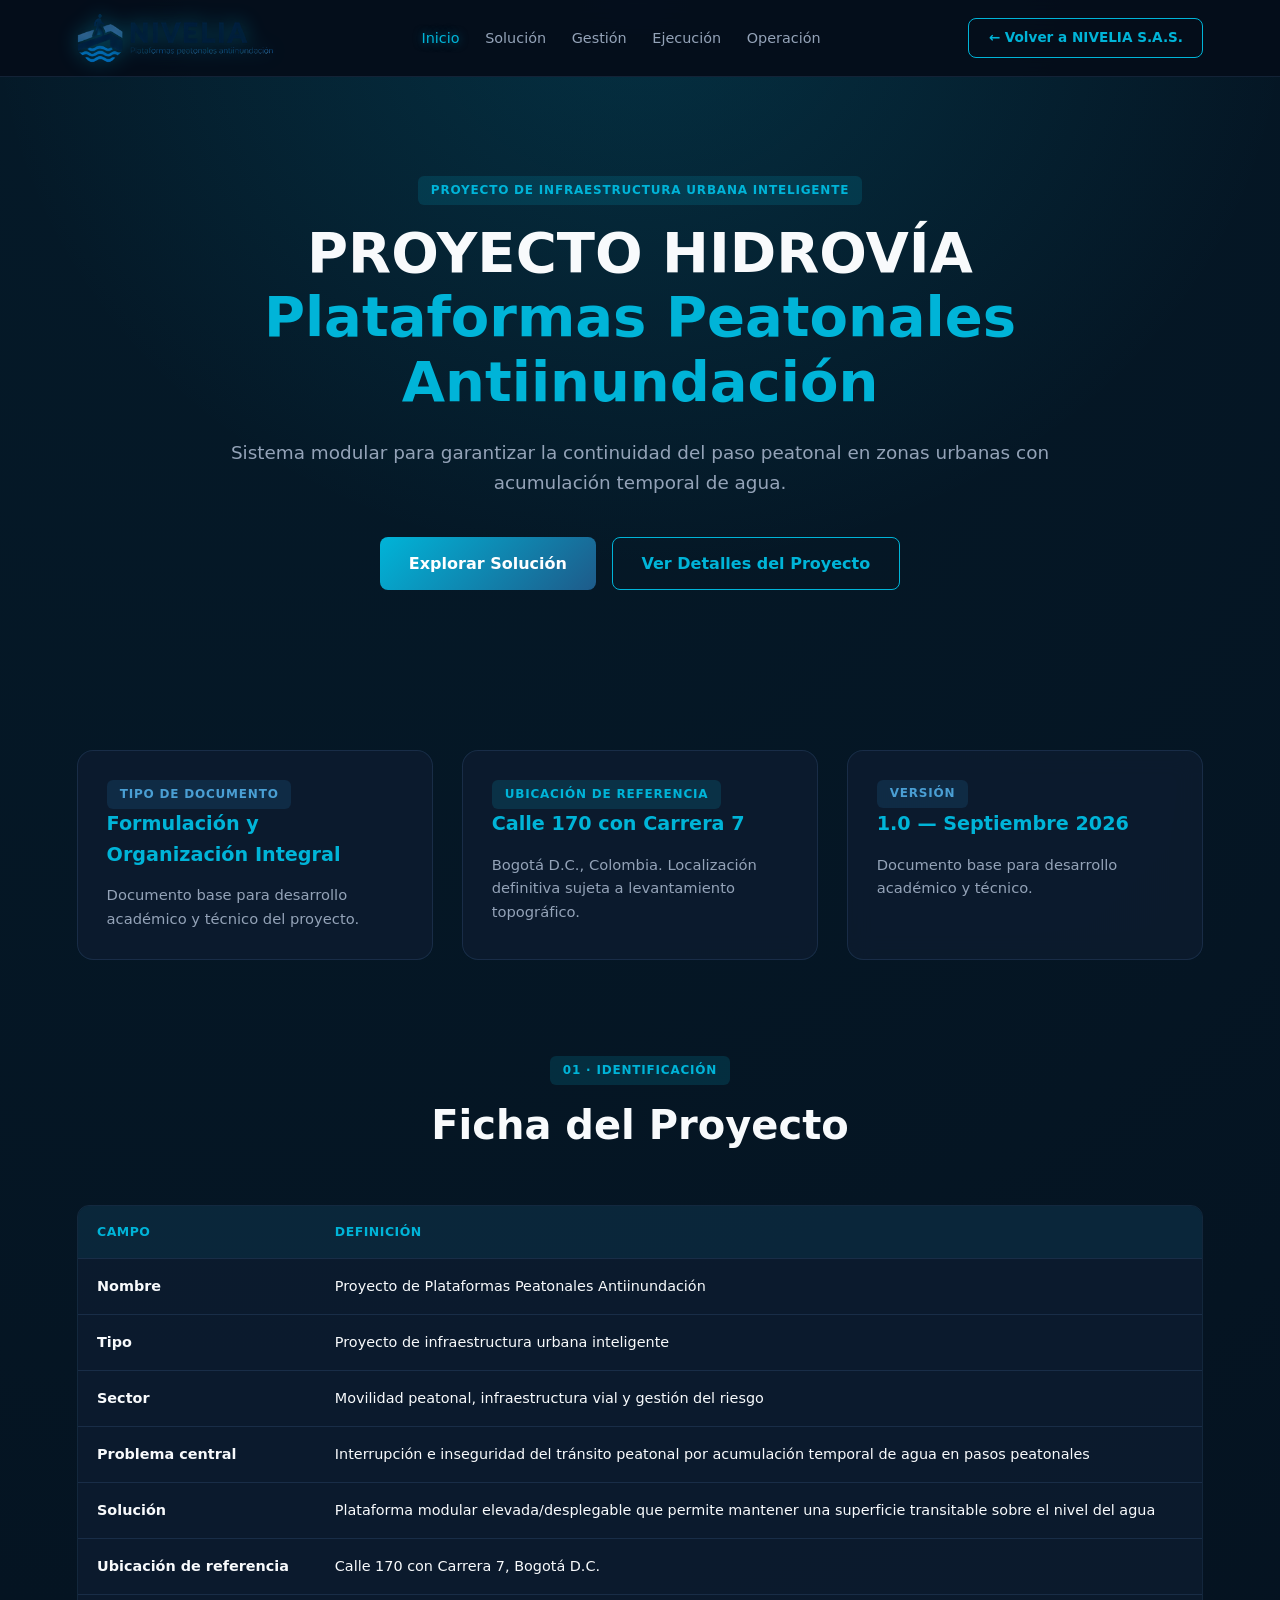
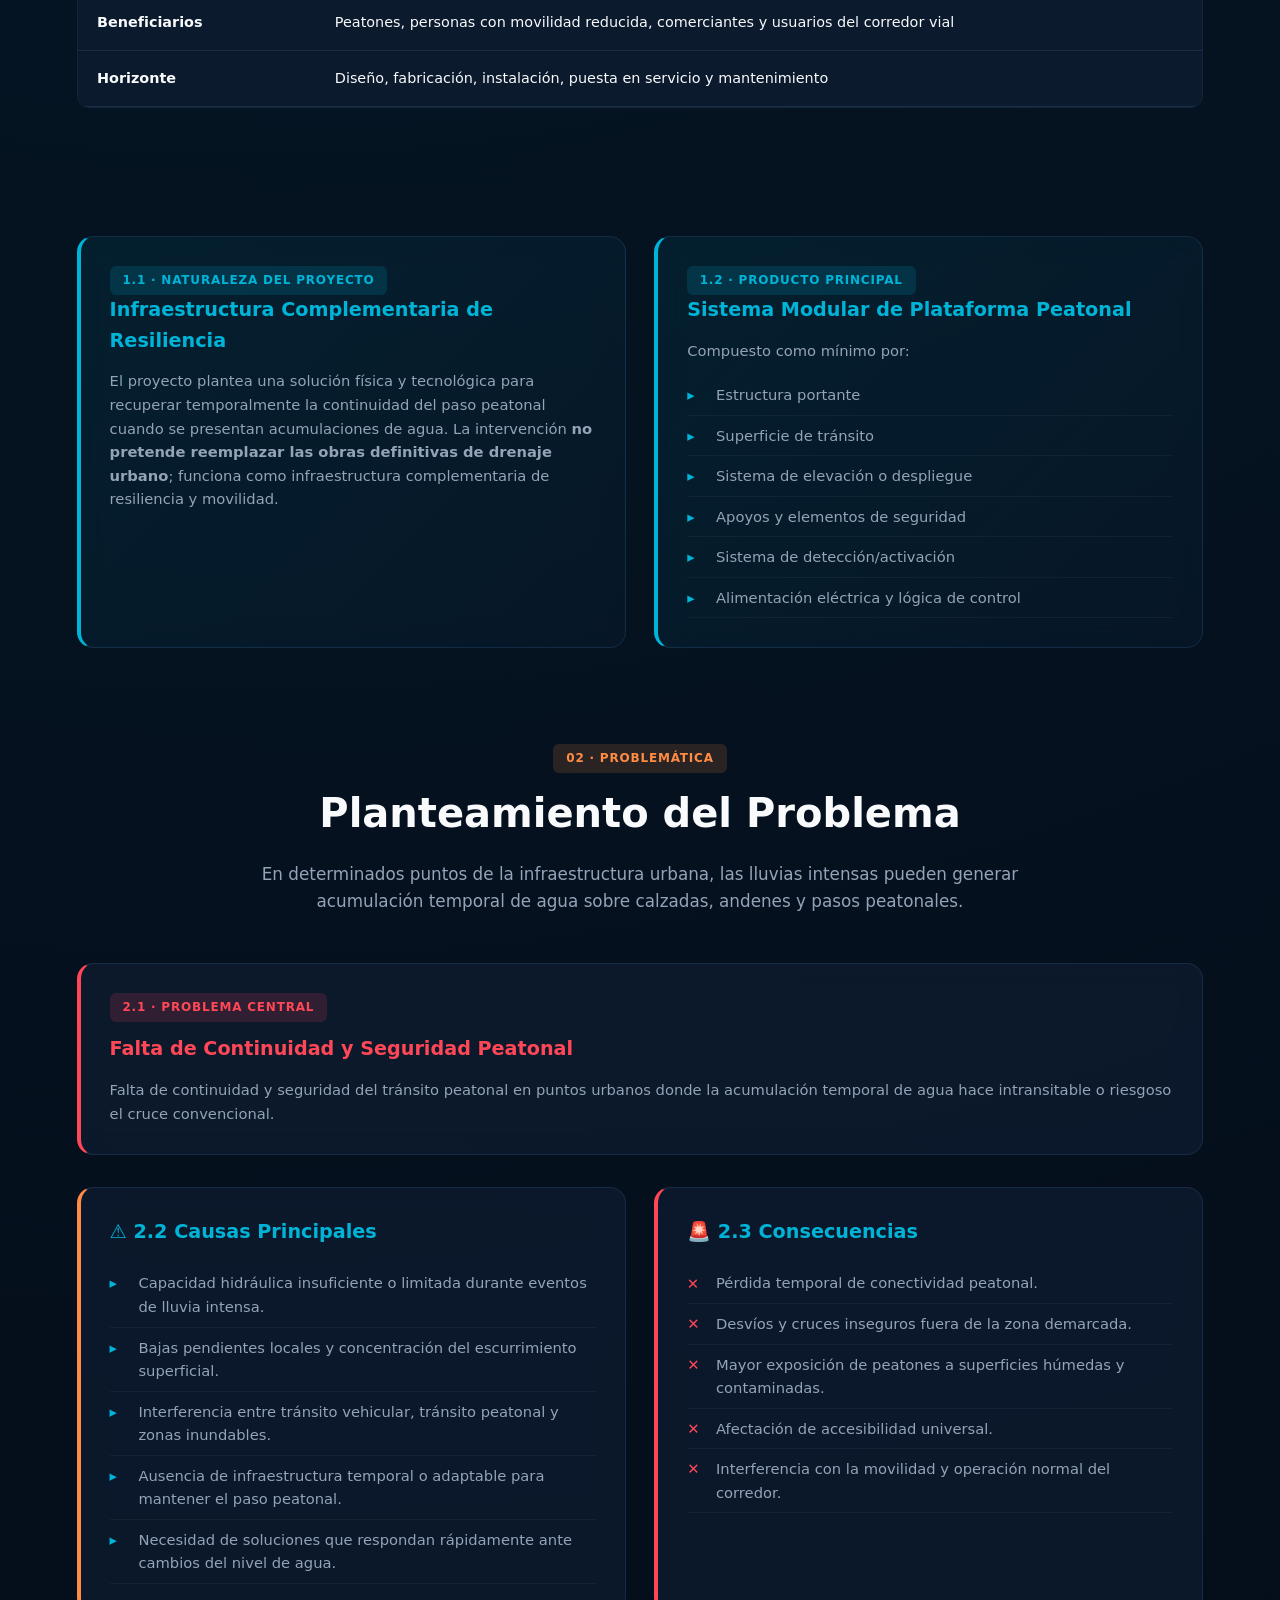
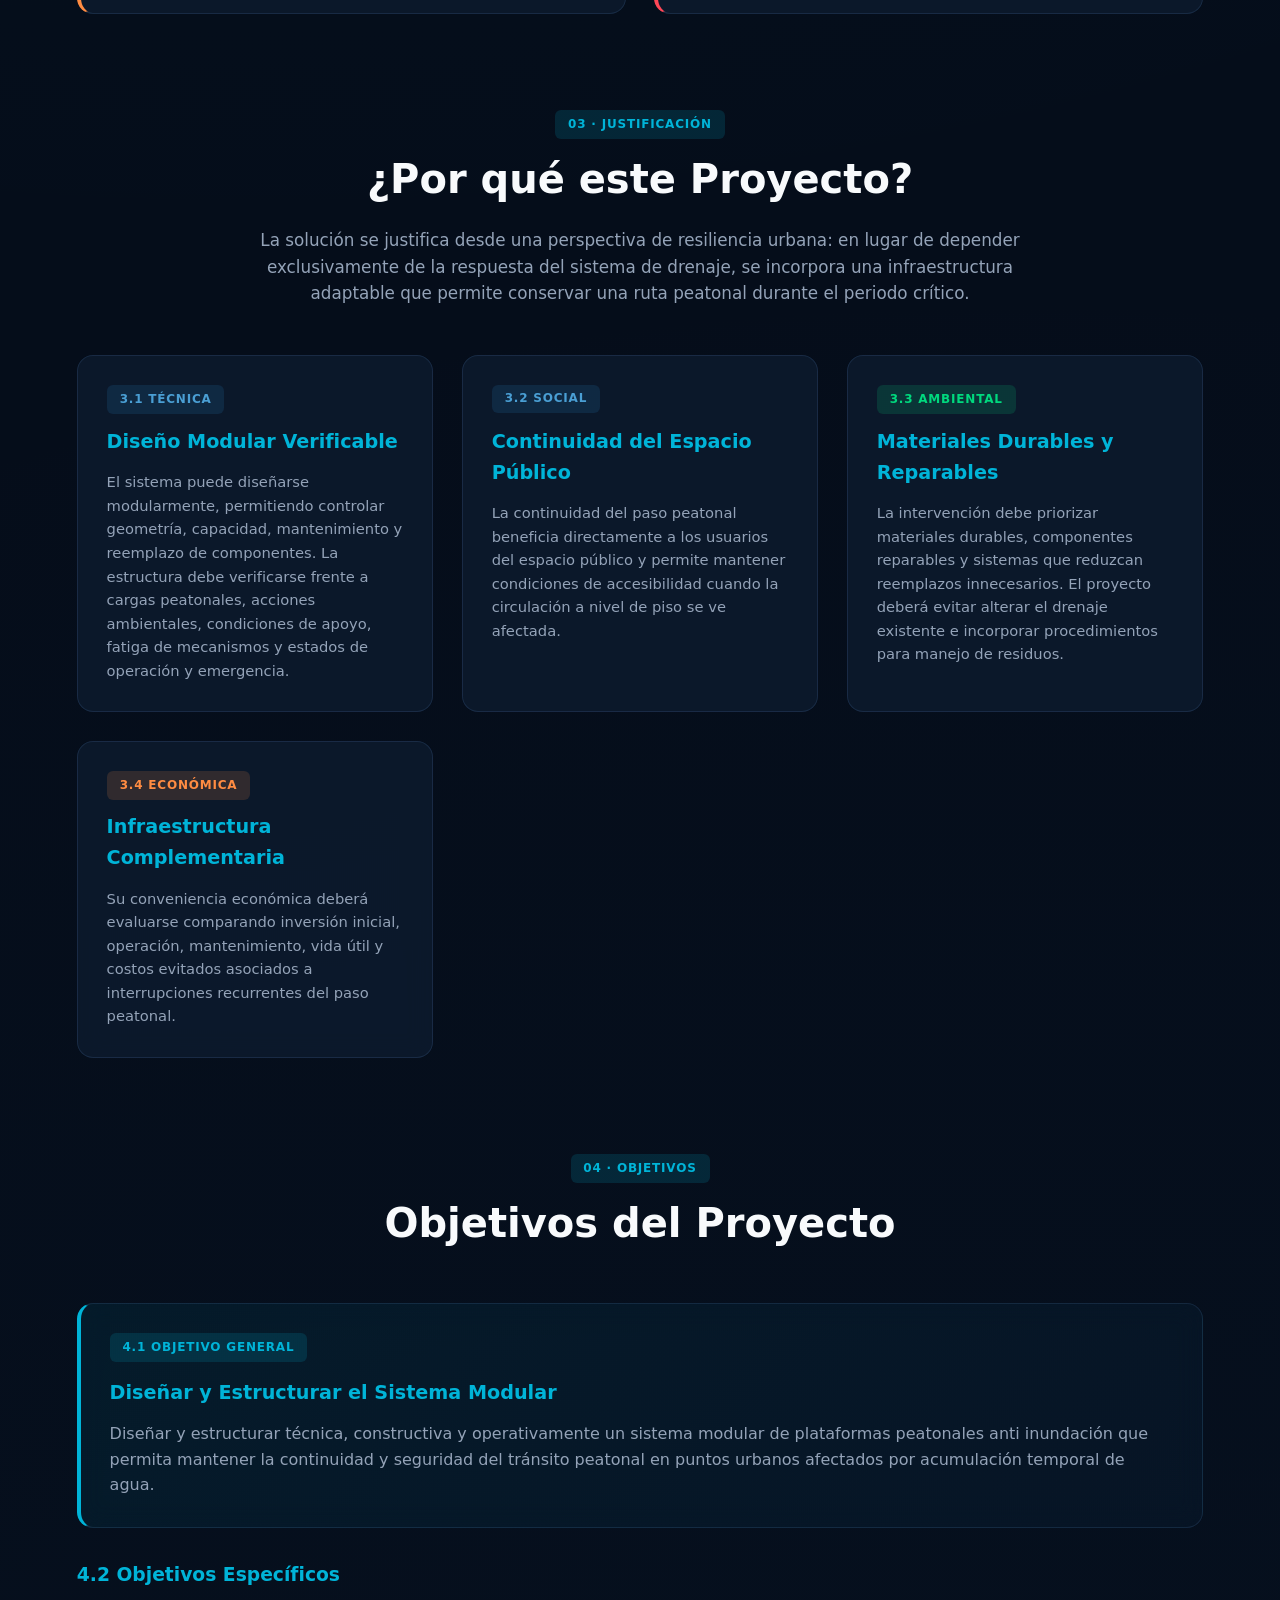
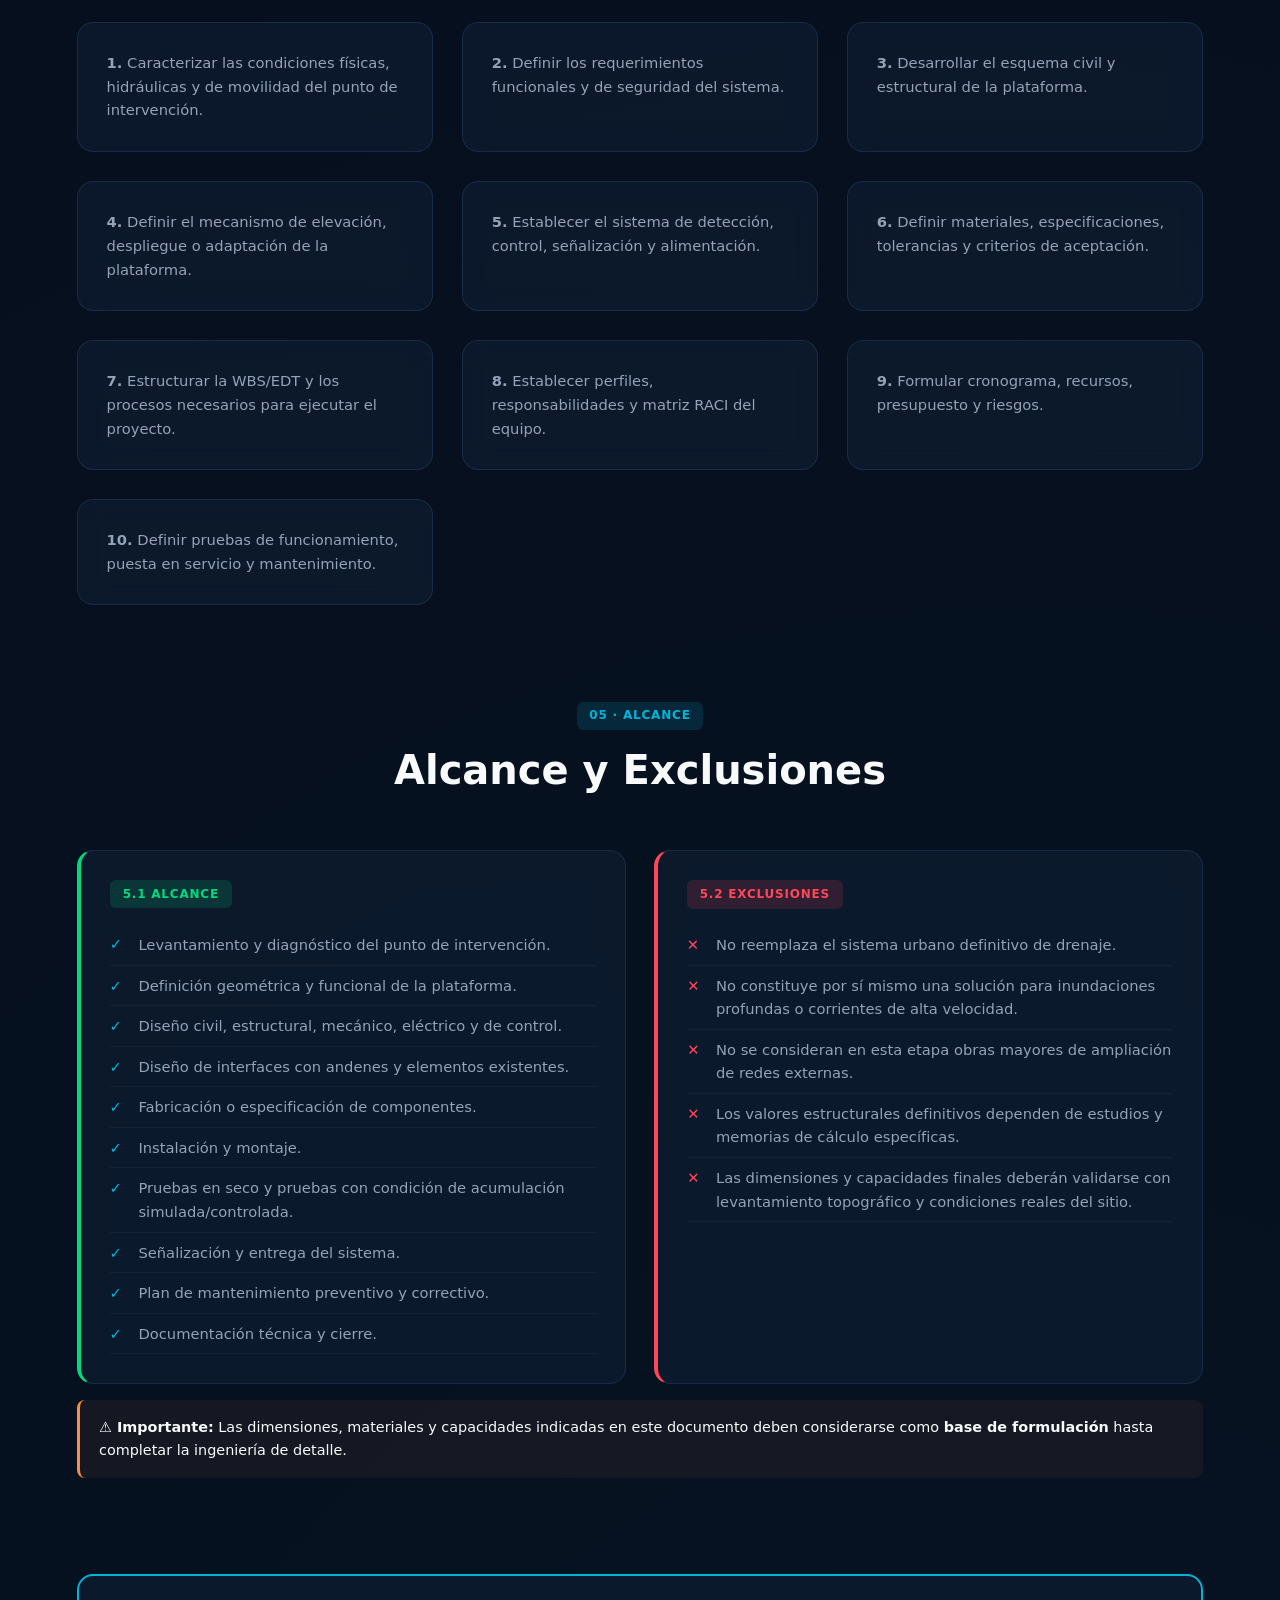
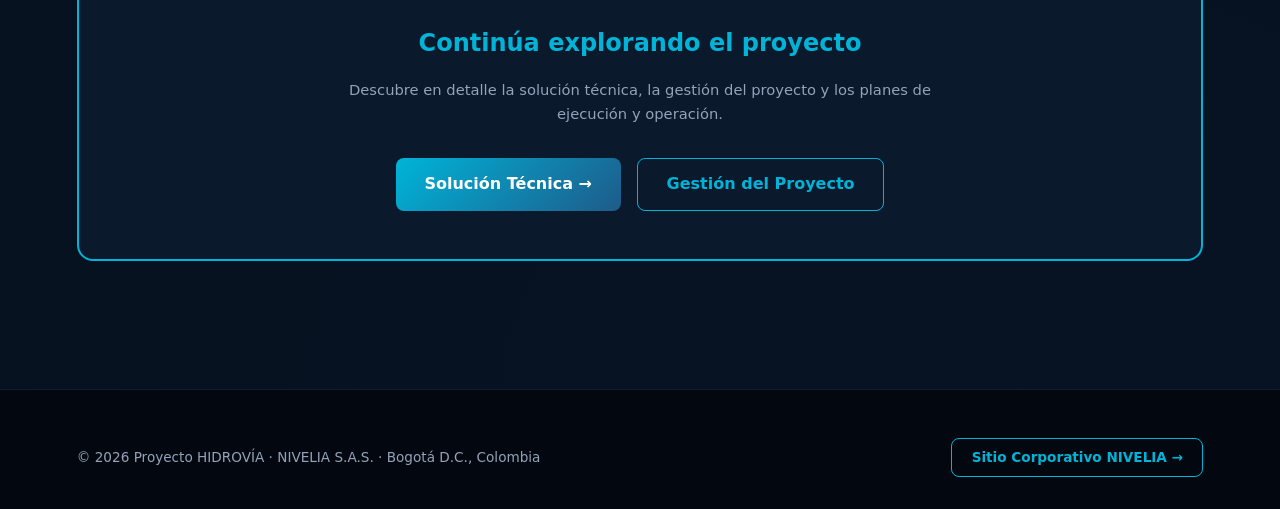
==== index.html @ 7f856476 "Se crearon las secciones del proyecto" ====
<!DOCTYPE html>
<html lang="es">
<head>
  <meta charset="UTF-8">
  <meta name="viewport" content="width=device-width, initial-scale=1.0">
  <title>Proyecto Hidrovía | Plataformas Peatonales Antiinundación</title>
  <link rel="icon" type="image/png" href="assets/images/favicon.png">
  <link rel="stylesheet" href="css/style.css">
</head>
<body>

  <header class="navbar">
    <a href="index.html" class="logo-container">
      <img src="assets/images/logo-proyecto.png" alt="Proyecto Hidrovía" class="logo-img" onerror="this.style.display='none'">
    </a>
    <nav>
      <ul class="nav-links">
        <li><a href="index.html" class="active">Inicio</a></li>
        <li><a href="solucion.html">Solución</a></li>
        <li><a href="gestion.html">Gestión</a></li>
        <li><a href="ejecucion.html">Ejecución</a></li>
        <li><a href="operacion.html">Operación</a></li>
      </ul>
    </nav>
    <a href="https://nivelia.com" class="btn-corporate" target="_blank">
      ← Volver a NIVELIA S.A.S.
    </a>
  </header>

  <!-- HERO -->
  <section class="hero">
    <span class="badge badge-blue">Proyecto de Infraestructura Urbana Inteligente</span>
    <h1>
      PROYECTO HIDROVÍA
      <span>Plataformas Peatonales Antiinundación</span>
    </h1>
    <p class="subtitle">
      Sistema modular para garantizar la continuidad del paso peatonal en zonas urbanas con acumulación temporal de agua.
    </p>
    <div style="display: flex; gap: 1rem; justify-content: center; flex-wrap: wrap; position: relative; z-index: 1;">
      <a href="solucion.html" class="btn-primary">Explorar Solución</a>
      <a href="#identificacion" class="btn-secondary">Ver Detalles del Proyecto</a>
    </div>
  </section>

  <!-- CONTROL DEL DOCUMENTO -->
  <section>
    <div class="grid-cards">
      <div class="card">
        <span class="badge badge-navy">Tipo de Documento</span>
        <h3>Formulación y Organización Integral</h3>
        <p>Documento base para desarrollo académico y técnico del proyecto.</p>
      </div>
      <div class="card">
        <span class="badge badge-blue">Ubicación de Referencia</span>
        <h3>Calle 170 con Carrera 7</h3>
        <p>Bogotá D.C., Colombia. Localización definitiva sujeta a levantamiento topográfico.</p>
      </div>
      <div class="card">
        <span class="badge badge-navy">Versión</span>
        <h3>1.0 — Septiembre 2026</h3>
        <p>Documento base para desarrollo académico y técnico.</p>
      </div>
    </div>
  </section>

  <!-- 1. IDENTIFICACIÓN DEL PROYECTO -->
  <section id="identificacion">
    <div class="section-header">
      <span class="badge badge-blue">01 · Identificación</span>
      <h2>Ficha del Proyecto</h2>
    </div>

    <div class="table-responsive">
      <table>
        <thead><tr><th>Campo</th><th>Definición</th></tr></thead>
        <tbody>
          <tr><td><strong>Nombre</strong></td><td>Proyecto de Plataformas Peatonales Antiinundación</td></tr>
          <tr><td><strong>Tipo</strong></td><td>Proyecto de infraestructura urbana inteligente</td></tr>
          <tr><td><strong>Sector</strong></td><td>Movilidad peatonal, infraestructura vial y gestión del riesgo</td></tr>
          <tr><td><strong>Problema central</strong></td><td>Interrupción e inseguridad del tránsito peatonal por acumulación temporal de agua en pasos peatonales</td></tr>
          <tr><td><strong>Solución</strong></td><td>Plataforma modular elevada/desplegable que permite mantener una superficie transitable sobre el nivel del agua</td></tr>
          <tr><td><strong>Ubicación de referencia</strong></td><td>Calle 170 con Carrera 7, Bogotá D.C.</td></tr>
          <tr><td><strong>Beneficiarios</strong></td><td>Peatones, personas con movilidad reducida, comerciantes y usuarios del corredor vial</td></tr>
          <tr><td><strong>Horizonte</strong></td><td>Diseño, fabricación, instalación, puesta en servicio y mantenimiento</td></tr>
        </tbody>
      </table>
    </div>
  </section>

  <!-- 1.1 Naturaleza + 1.2 Producto -->
  <section>
    <div class="grid-cards">
      <div class="card card-highlight">
        <span class="badge badge-blue">1.1 · Naturaleza del Proyecto</span>
        <h3>Infraestructura Complementaria de Resiliencia</h3>
        <p>El proyecto plantea una solución física y tecnológica para recuperar temporalmente la continuidad del paso peatonal cuando se presentan acumulaciones de agua. La intervención <strong>no pretende reemplazar las obras definitivas de drenaje urbano</strong>; funciona como infraestructura complementaria de resiliencia y movilidad.</p>
      </div>
      <div class="card card-highlight">
        <span class="badge badge-blue">1.2 · Producto Principal</span>
        <h3>Sistema Modular de Plataforma Peatonal</h3>
        <p>Compuesto como mínimo por:</p>
        <ul class="list-check list-arrow" style="margin-top: 0.8rem;">
          <li>Estructura portante</li>
          <li>Superficie de tránsito</li>
          <li>Sistema de elevación o despliegue</li>
          <li>Apoyos y elementos de seguridad</li>
          <li>Sistema de detección/activación</li>
          <li>Alimentación eléctrica y lógica de control</li>
        </ul>
      </div>
    </div>
  </section>

  <!-- 2. PLANTEAMIENTO DEL PROBLEMA -->
  <section>
    <div class="section-header">
      <span class="badge badge-orange">02 · Problemática</span>
      <h2>Planteamiento del Problema</h2>
      <p>En determinados puntos de la infraestructura urbana, las lluvias intensas pueden generar acumulación temporal de agua sobre calzadas, andenes y pasos peatonales.</p>
    </div>

    <div class="card card-danger mb-4">
      <span class="badge badge-red">2.1 · Problema Central</span>
      <h3 style="color: var(--primary-red); margin-top: 0.8rem;">Falta de Continuidad y Seguridad Peatonal</h3>
      <p style="margin-top: 0.5rem;">Falta de continuidad y seguridad del tránsito peatonal en puntos urbanos donde la acumulación temporal de agua hace intransitable o riesgoso el cruce convencional.</p>
    </div>

    <div class="grid-cards">
      <div class="card card-warning">
        <h3>⚠️ 2.2 Causas Principales</h3>
        <ul class="list-check list-arrow" style="margin-top: 1rem;">
          <li>Capacidad hidráulica insuficiente o limitada durante eventos de lluvia intensa.</li>
          <li>Bajas pendientes locales y concentración del escurrimiento superficial.</li>
          <li>Interferencia entre tránsito vehicular, tránsito peatonal y zonas inundables.</li>
          <li>Ausencia de infraestructura temporal o adaptable para mantener el paso peatonal.</li>
          <li>Necesidad de soluciones que respondan rápidamente ante cambios del nivel de agua.</li>
        </ul>
      </div>

      <div class="card card-danger">
        <h3>🚨 2.3 Consecuencias</h3>
        <ul class="list-check list-x" style="margin-top: 1rem;">
          <li>Pérdida temporal de conectividad peatonal.</li>
          <li>Desvíos y cruces inseguros fuera de la zona demarcada.</li>
          <li>Mayor exposición de peatones a superficies húmedas y contaminadas.</li>
          <li>Afectación de accesibilidad universal.</li>
          <li>Interferencia con la movilidad y operación normal del corredor.</li>
        </ul>
      </div>
    </div>
  </section>

  <!-- 3. JUSTIFICACIÓN -->
  <section>
    <div class="section-header">
      <span class="badge badge-blue">03 · Justificación</span>
      <h2>¿Por qué este Proyecto?</h2>
      <p>La solución se justifica desde una perspectiva de resiliencia urbana: en lugar de depender exclusivamente de la respuesta del sistema de drenaje, se incorpora una infraestructura adaptable que permite conservar una ruta peatonal durante el periodo crítico.</p>
    </div>

    <div class="grid-cards">
      <div class="card">
        <span class="badge badge-navy">3.1 Técnica</span>
        <h3 style="margin-top: 0.8rem;">Diseño Modular Verificable</h3>
        <p>El sistema puede diseñarse modularmente, permitiendo controlar geometría, capacidad, mantenimiento y reemplazo de componentes. La estructura debe verificarse frente a cargas peatonales, acciones ambientales, condiciones de apoyo, fatiga de mecanismos y estados de operación y emergencia.</p>
      </div>
      <div class="card">
        <span class="badge badge-navy">3.2 Social</span>
        <h3 style="margin-top: 0.8rem;">Continuidad del Espacio Público</h3>
        <p>La continuidad del paso peatonal beneficia directamente a los usuarios del espacio público y permite mantener condiciones de accesibilidad cuando la circulación a nivel de piso se ve afectada.</p>
      </div>
      <div class="card">
        <span class="badge badge-green">3.3 Ambiental</span>
        <h3 style="margin-top: 0.8rem;">Materiales Durables y Reparables</h3>
        <p>La intervención debe priorizar materiales durables, componentes reparables y sistemas que reduzcan reemplazos innecesarios. El proyecto deberá evitar alterar el drenaje existente e incorporar procedimientos para manejo de residuos.</p>
      </div>
      <div class="card">
        <span class="badge badge-orange">3.4 Económica</span>
        <h3 style="margin-top: 0.8rem;">Infraestructura Complementaria</h3>
        <p>Su conveniencia económica deberá evaluarse comparando inversión inicial, operación, mantenimiento, vida útil y costos evitados asociados a interrupciones recurrentes del paso peatonal.</p>
      </div>
    </div>
  </section>

  <!-- 4. OBJETIVOS -->
  <section>
    <div class="section-header">
      <span class="badge badge-blue">04 · Objetivos</span>
      <h2>Objetivos del Proyecto</h2>
    </div>

    <div class="card card-highlight mb-4">
      <span class="badge badge-blue">4.1 Objetivo General</span>
      <h3 style="margin-top: 1rem;">Diseñar y Estructurar el Sistema Modular</h3>
      <p style="margin-top: 0.8rem; font-size: 1rem;">Diseñar y estructurar técnica, constructiva y operativamente un sistema modular de plataformas peatonales anti inundación que permita mantener la continuidad y seguridad del tránsito peatonal en puntos urbanos afectados por acumulación temporal de agua.</p>
    </div>

    <h3 style="color: var(--primary-cyan); margin-bottom: 1.5rem;">4.2 Objetivos Específicos</h3>
    <div class="grid-cards">
      <div class="card"><p><strong>1.</strong> Caracterizar las condiciones físicas, hidráulicas y de movilidad del punto de intervención.</p></div>
      <div class="card"><p><strong>2.</strong> Definir los requerimientos funcionales y de seguridad del sistema.</p></div>
      <div class="card"><p><strong>3.</strong> Desarrollar el esquema civil y estructural de la plataforma.</p></div>
      <div class="card"><p><strong>4.</strong> Definir el mecanismo de elevación, despliegue o adaptación de la plataforma.</p></div>
      <div class="card"><p><strong>5.</strong> Establecer el sistema de detección, control, señalización y alimentación.</p></div>
      <div class="card"><p><strong>6.</strong> Definir materiales, especificaciones, tolerancias y criterios de aceptación.</p></div>
      <div class="card"><p><strong>7.</strong> Estructurar la WBS/EDT y los procesos necesarios para ejecutar el proyecto.</p></div>
      <div class="card"><p><strong>8.</strong> Establecer perfiles, responsabilidades y matriz RACI del equipo.</p></div>
      <div class="card"><p><strong>9.</strong> Formular cronograma, recursos, presupuesto y riesgos.</p></div>
      <div class="card"><p><strong>10.</strong> Definir pruebas de funcionamiento, puesta en servicio y mantenimiento.</p></div>
    </div>
  </section>

  <!-- 5. ALCANCE Y EXCLUSIONES -->
  <section>
    <div class="section-header">
      <span class="badge badge-blue">05 · Alcance</span>
      <h2>Alcance y Exclusiones</h2>
    </div>

    <div class="grid-cards">
      <div class="card card-success">
        <span class="badge badge-green">5.1 Alcance</span>
        <ul class="list-check" style="margin-top: 1rem;">
          <li>Levantamiento y diagnóstico del punto de intervención.</li>
          <li>Definición geométrica y funcional de la plataforma.</li>
          <li>Diseño civil, estructural, mecánico, eléctrico y de control.</li>
          <li>Diseño de interfaces con andenes y elementos existentes.</li>
          <li>Fabricación o especificación de componentes.</li>
          <li>Instalación y montaje.</li>
          <li>Pruebas en seco y pruebas con condición de acumulación simulada/controlada.</li>
          <li>Señalización y entrega del sistema.</li>
          <li>Plan de mantenimiento preventivo y correctivo.</li>
          <li>Documentación técnica y cierre.</li>
        </ul>
      </div>

      <div class="card card-danger">
        <span class="badge badge-red">5.2 Exclusiones</span>
        <ul class="list-check list-x" style="margin-top: 1rem;">
          <li>No reemplaza el sistema urbano definitivo de drenaje.</li>
          <li>No constituye por sí mismo una solución para inundaciones profundas o corrientes de alta velocidad.</li>
          <li>No se consideran en esta etapa obras mayores de ampliación de redes externas.</li>
          <li>Los valores estructurales definitivos dependen de estudios y memorias de cálculo específicas.</li>
          <li>Las dimensiones y capacidades finales deberán validarse con levantamiento topográfico y condiciones reales del sitio.</li>
        </ul>
      </div>
    </div>

    <div class="info-box warning mt-4">
      <strong>⚠️ Importante:</strong> Las dimensiones, materiales y capacidades indicadas en este documento deben considerarse como <strong>base de formulación</strong> hasta completar la ingeniería de detalle.
    </div>
  </section>

  <!-- CTA final -->
  <section>
    <div class="card" style="text-align: center; padding: 3rem; border: 2px solid var(--primary-cyan);">
      <h2 style="color: var(--primary-cyan); margin-bottom: 1rem;">Continúa explorando el proyecto</h2>
      <p style="color: var(--text-muted); max-width: 600px; margin: 0 auto 2rem;">
        Descubre en detalle la solución técnica, la gestión del proyecto y los planes de ejecución y operación.
      </p>
      <div style="display: flex; gap: 1rem; justify-content: center; flex-wrap: wrap;">
        <a href="solucion.html" class="btn-primary">Solución Técnica →</a>
        <a href="gestion.html" class="btn-secondary">Gestión del Proyecto</a>
      </div>
    </div>
  </section>

  <footer>
    <div class="footer-content">
      <div class="footer-text">
        &copy; 2026 Proyecto HIDROVÍA · NIVELIA S.A.S. · Bogotá D.C., Colombia
      </div>
      <a href="https://nivelia.com" class="btn-corporate" target="_blank">Sitio Corporativo NIVELIA →</a>
    </div>
  </footer>

  <script src="js/main.js"></script>
</body>
</html>
---- css/style.css ----
/* ==========================================================================
   Proyecto HIDROVÍA - NIVELIA S.A.S.
   Sistema de Estilos - Plataformas Peatonales Antiinundación
   ========================================================================== */

:root {
  --bg-dark: #050d1a;
  --bg-card: rgba(14, 28, 48, 0.75);
  --bg-card-hover: rgba(20, 38, 64, 0.85);
  --bg-card-border: rgba(120, 180, 255, 0.12);
  --primary-blue: #0a1e3d;
  --primary-navy: #1e5b8a;
  --primary-cyan: #00b4d8;
  --primary-sky: #4a9fd4;
  --primary-water: #0077b6;
  --primary-accent: #00f2fe;
  --primary-orange: #ff8c42;
  --primary-green: #00d97e;
  --primary-red: #ff4757;
  --text-main: #f8fafc;
  --text-muted: #94a3b8;
  --font-family: 'Inter', system-ui, -apple-system, sans-serif;
  --transition: all 0.3s cubic-bezier(0.4, 0, 0.2, 1);
}

* { margin: 0; padding: 0; box-sizing: border-box; }

body {
  background-color: var(--bg-dark);
  background-image: radial-gradient(circle at 20% 0%, rgba(0, 180, 216, 0.08) 0%, transparent 50%),
                    radial-gradient(circle at 80% 100%, rgba(30, 91, 138, 0.08) 0%, transparent 50%);
  color: var(--text-main);
  font-family: var(--font-family);
  line-height: 1.6;
  overflow-x: hidden;
}

/* ============ NAVBAR ============ */
.navbar {
  position: fixed; top: 0; width: 100%;
  display: flex; justify-content: space-between; align-items: center;
  padding: 0.8rem 6%;
  background: rgba(5, 13, 26, 0.94);
  backdrop-filter: blur(16px);
  border-bottom: 1px solid var(--bg-card-border);
  z-index: 1000;
}

.logo-container { display: flex; align-items: center; gap: 12px; text-decoration: none; }
.logo-img { height: 50px; width: auto; object-fit: contain; filter: drop-shadow(0 0 10px rgba(0, 180, 216, 0.4)); }

.nav-links { display: flex; gap: 1.6rem; list-style: none; }
.nav-links a {
  color: var(--text-muted); text-decoration: none;
  font-weight: 500; font-size: 0.9rem; transition: var(--transition);
  padding: 0.4rem 0;
}
.nav-links a:hover, .nav-links a.active {
  color: var(--primary-cyan); text-shadow: 0 0 10px rgba(0, 180, 216, 0.5);
}

.btn-corporate {
  border: 1px solid var(--primary-cyan); color: var(--primary-cyan);
  padding: 0.5rem 1.2rem; border-radius: 8px;
  text-decoration: none; font-weight: 600; font-size: 0.85rem;
  transition: var(--transition); display: inline-flex; align-items: center; gap: 0.4rem;
  background: transparent; white-space: nowrap;
}
.btn-corporate:hover {
  background: rgba(0, 180, 216, 0.15);
  transform: translateY(-2px);
  box-shadow: 0 5px 20px rgba(0, 180, 216, 0.3);
}

/* ============ HERO ============ */
.hero {
  padding: 11rem 6% 5rem;
  text-align: center;
  position: relative;
  overflow: hidden;
}
.hero::before {
  content: '';
  position: absolute; top: 0; left: 50%; transform: translateX(-50%);
  width: 120%; height: 100%;
  background: radial-gradient(ellipse at top, rgba(0, 180, 216, 0.15) 0%, transparent 60%);
  pointer-events: none;
}
.hero h1 {
  font-size: 3.5rem; font-weight: 800;
  line-height: 1.15; margin: 1rem 0;
  position: relative; z-index: 1;
}
.hero h1 span { color: var(--primary-cyan); display: block; }
.hero .subtitle {
  font-size: 1.15rem; color: var(--text-muted);
  max-width: 850px; margin: 1.5rem auto 2.5rem;
  position: relative; z-index: 1;
}

/* ============ SECCIONES ============ */
section { padding: 3rem 6%; }
.section-header { text-align: center; margin-bottom: 3rem; }
.section-header h2 { font-size: 2.5rem; margin-top: 0.5rem; }
.section-header p {
  color: var(--text-muted); max-width: 800px;
  margin: 1rem auto 0; font-size: 1.05rem;
}

/* ============ BADGES ============ */
.badge {
  display: inline-block; padding: 0.3rem 0.8rem;
  border-radius: 6px; font-size: 0.75rem; font-weight: 700;
  text-transform: uppercase; letter-spacing: 0.8px;
}
.badge-blue { background: rgba(0, 180, 216, 0.15); color: var(--primary-cyan); }
.badge-navy { background: rgba(30, 91, 138, 0.25); color: var(--primary-sky); }
.badge-orange { background: rgba(255, 140, 66, 0.15); color: var(--primary-orange); }
.badge-green { background: rgba(0, 217, 126, 0.15); color: var(--primary-green); }
.badge-red { background: rgba(255, 71, 87, 0.15); color: var(--primary-red); }

/* ============ CARDS ============ */
.grid-cards {
  display: grid;
  grid-template-columns: repeat(auto-fit, minmax(300px, 1fr));
  gap: 1.8rem; margin-top: 2rem;
}
.card {
  background: var(--bg-card);
  border: 1px solid var(--bg-card-border);
  padding: 1.8rem; border-radius: 16px;
  backdrop-filter: blur(12px); transition: var(--transition);
}
.card:hover {
  border-color: rgba(0, 180, 216, 0.4);
  transform: translateY(-4px);
  background: var(--bg-card-hover);
  box-shadow: 0 12px 40px rgba(0, 0, 0, 0.4);
}
.card h3 { color: var(--primary-cyan); margin-bottom: 0.8rem; font-size: 1.2rem; }
.card h4 { color: var(--text-main); margin-bottom: 0.6rem; font-size: 1rem; }
.card p { color: var(--text-muted); font-size: 0.92rem; }

/* Card destacado */
.card-highlight {
  background: linear-gradient(135deg, rgba(0, 180, 216, 0.08) 0%, rgba(30, 91, 138, 0.08) 100%);
  border-left: 4px solid var(--primary-cyan);
}
.card-warning { border-left: 4px solid var(--primary-orange); }
.card-danger { border-left: 4px solid var(--primary-red); }
.card-success { border-left: 4px solid var(--primary-green); }

/* ============ LISTS ============ */
.list-check { list-style: none; padding: 0; }
.list-check li {
  padding: 0.5rem 0 0.5rem 1.8rem; position: relative;
  color: var(--text-muted); font-size: 0.92rem;
  border-bottom: 1px solid rgba(255,255,255,0.04);
}
.list-check li::before {
  content: '✓'; position: absolute; left: 0;
  color: var(--primary-cyan); font-weight: 700;
}
.list-arrow li::before { content: '▸'; }
.list-x li::before { content: '✕'; color: var(--primary-red); }

/* ============ TABLES ============ */
.table-responsive {
  overflow-x: auto; border-radius: 12px;
  border: 1px solid var(--bg-card-border); margin-top: 1.5rem;
}
table {
  width: 100%; border-collapse: collapse;
  background: var(--bg-card); font-size: 0.9rem;
}
th, td {
  padding: 1rem 1.2rem;
  border-bottom: 1px solid var(--bg-card-border);
  text-align: left; vertical-align: top;
}
th {
  background: rgba(0, 180, 216, 0.08);
  color: var(--primary-cyan); font-weight: 700;
  text-transform: uppercase; font-size: 0.78rem;
  letter-spacing: 0.5px; position: sticky; top: 0;
}
tr:hover { background: rgba(255, 255, 255, 0.02); }

/* ============ TABS ============ */
.tabs-container { margin: 2rem 0; }
.tabs-header {
  display: flex; gap: 0.6rem; overflow-x: auto;
  padding-bottom: 0.8rem; margin-bottom: 1.5rem;
  border-bottom: 1px solid var(--bg-card-border);
  scrollbar-width: thin;
}
.tab-btn {
  background: rgba(255, 255, 255, 0.03);
  border: 1px solid var(--bg-card-border);
  color: var(--text-muted); padding: 0.7rem 1.3rem;
  border-radius: 8px; cursor: pointer; font-weight: 600;
  white-space: nowrap; transition: var(--transition);
  font-size: 0.85rem;
}
.tab-btn:hover, .tab-btn.active {
  background: rgba(0, 180, 216, 0.15);
  border-color: var(--primary-cyan); color: var(--primary-cyan);
}
.tab-content { display: none; animation: fadeIn 0.4s ease-in-out; }
.tab-content.active { display: block; }

@keyframes fadeIn {
  from { opacity: 0; transform: translateY(10px); }
  to { opacity: 1; transform: translateY(0); }
}

/* ============ ACCORDION ============ */
.accordion-item {
  background: var(--bg-card);
  border: 1px solid var(--bg-card-border);
  border-radius: 12px; margin-bottom: 1rem;
  overflow: hidden; transition: var(--transition);
}
.accordion-header {
  padding: 1.1rem 1.6rem; display: flex;
  justify-content: space-between; align-items: center;
  cursor: pointer; font-weight: 700; color: var(--text-main);
  background: rgba(255, 255, 255, 0.02);
  font-size: 0.95rem;
}
.accordion-header:hover { background: rgba(0, 180, 216, 0.06); }
.accordion-content {
  max-height: 0; overflow: hidden;
  transition: max-height 0.4s ease-out, padding 0.3s ease;
  padding: 0 1.6rem; background: rgba(0, 0, 0, 0.25);
}
.accordion-item.active .accordion-content { padding: 1.3rem 1.6rem; max-height: 3000px; }
.accordion-icon { transition: transform 0.3s ease; color: var(--primary-cyan); }
.accordion-item.active .accordion-icon { transform: rotate(180deg); }

/* ============ TIMELINE (Cronograma) ============ */
.timeline {
  position: relative; padding-left: 2rem; margin-top: 2rem;
}
.timeline::before {
  content: ''; position: absolute; left: 8px; top: 0; bottom: 0;
  width: 2px; background: linear-gradient(180deg, var(--primary-cyan), var(--primary-navy));
}
.timeline-item { position: relative; padding: 1rem 0 1rem 1.5rem; }
.timeline-item::before {
  content: ''; position: absolute; left: -1.6rem; top: 1.4rem;
  width: 12px; height: 12px; border-radius: 50%;
  background: var(--primary-cyan);
  box-shadow: 0 0 12px var(--primary-cyan);
}
.timeline-item h4 { color: var(--primary-cyan); margin-bottom: 0.3rem; font-size: 1rem; }
.timeline-item p { color: var(--text-muted); font-size: 0.9rem; }
.timeline-item .duration {
  display: inline-block; background: rgba(0, 180, 216, 0.15);
  color: var(--primary-cyan); padding: 0.15rem 0.6rem;
  border-radius: 4px; font-size: 0.75rem; font-weight: 700;
  margin-top: 0.4rem;
}

/* ============ WBS TREE ============ */
.wbs-container { margin-top: 2rem; }
.wbs-level-1, .wbs-level-2 {
  background: var(--bg-card);
  border: 1px solid var(--bg-card-border);
  border-radius: 12px; margin-bottom: 1rem;
  overflow: hidden;
}
.wbs-toggle {
  padding: 1rem 1.4rem; display: flex;
  justify-content: space-between; align-items: center;
  cursor: pointer; font-weight: 700;
  background: rgba(0, 180, 216, 0.05);
  transition: var(--transition);
}
.wbs-toggle:hover { background: rgba(0, 180, 216, 0.12); }
.wbs-toggle .code {
  color: var(--primary-cyan); font-family: 'Courier New', monospace;
  margin-right: 0.8rem; font-weight: 800;
}
.wbs-children {
  max-height: 0; overflow: hidden;
  transition: max-height 0.4s ease-out;
  padding: 0 1.4rem;
}
.wbs-level-1.active .wbs-children { max-height: 2000px; padding: 1rem 1.4rem; }
.wbs-item {
  padding: 0.6rem 0; color: var(--text-muted);
  font-size: 0.9rem; border-bottom: 1px dashed rgba(255,255,255,0.05);
  display: flex; align-items: flex-start; gap: 0.8rem;
}
.wbs-item .wbs-code {
  color: var(--primary-sky); font-family: 'Courier New', monospace;
  font-weight: 700; min-width: 50px;
}

/* ============ KPI CARDS ============ */
.kpi-grid {
  display: grid;
  grid-template-columns: repeat(auto-fit, minmax(240px, 1fr));
  gap: 1.5rem; margin-top: 2rem;
}
.kpi-card {
  background: var(--bg-card);
  border: 1px solid var(--bg-card-border);
  padding: 1.5rem; border-radius: 12px;
  transition: var(--transition);
}
.kpi-card:hover { border-color: var(--primary-cyan); transform: translateY(-3px); }
.kpi-label { font-size: 0.78rem; color: var(--text-muted); text-transform: uppercase; letter-spacing: 1px; }
.kpi-value { font-size: 1.05rem; font-weight: 700; color: var(--primary-cyan); margin: 0.5rem 0 1rem; }
.kpi-target {
  font-size: 1.6rem; font-weight: 800; color: var(--primary-cyan);
  display: inline-block; margin-bottom: 0.5rem;
}
.kpi-desc { font-size: 0.82rem; color: var(--text-muted); }
.kpi-bar {
  width: 100%; height: 6px; background: rgba(255,255,255,0.05);
  border-radius: 3px; overflow: hidden; margin-top: 0.8rem;
}
.kpi-bar-fill {
  height: 100%; border-radius: 3px;
  background: linear-gradient(90deg, var(--primary-cyan), var(--primary-navy));
}

/* ============ RACI MATRIX ============ */
.raci-legend {
  display: flex; flex-wrap: wrap; gap: 1.5rem;
  margin-bottom: 1.5rem; padding: 1rem;
  background: var(--bg-card); border-radius: 10px;
  border: 1px solid var(--bg-card-border);
}
.raci-legend-item { display: flex; align-items: center; gap: 0.5rem; font-size: 0.85rem; color: var(--text-muted); }
.raci-badge {
  display: inline-flex; align-items: center; justify-content: center;
  width: 28px; height: 28px; border-radius: 6px;
  font-weight: 800; font-size: 0.85rem;
}
.raci-R { background: rgba(0, 217, 126, 0.2); color: var(--primary-green); }
.raci-A { background: rgba(255, 140, 66, 0.2); color: var(--primary-orange); }
.raci-C { background: rgba(0, 180, 216, 0.2); color: var(--primary-cyan); }
.raci-I { background: rgba(148, 163, 184, 0.2); color: var(--text-muted); }

/* ============ PERFILES / CARGO MODAL ============ */
.modal-overlay {
  display: none; position: fixed; top: 0; left: 0;
  width: 100%; height: 100%;
  background: rgba(0, 0, 0, 0.88);
  backdrop-filter: blur(8px);
  z-index: 2000; justify-content: center; align-items: center;
  padding: 2rem; overflow-y: auto;
}
.modal-overlay.active { display: flex; }
.modal-content {
  background: #0a1525;
  border: 1px solid var(--primary-cyan);
  border-radius: 16px; max-width: 900px; width: 100%;
  max-height: 90vh; overflow-y: auto;
  padding: 2.5rem; position: relative;
  box-shadow: 0 20px 60px rgba(0, 180, 216, 0.2);
}
.modal-close {
  position: absolute; top: 1rem; right: 1.5rem;
  background: transparent; border: none;
  color: var(--text-muted); font-size: 2rem;
  cursor: pointer; transition: var(--transition);
}
.modal-close:hover { color: var(--primary-orange); transform: rotate(90deg); }

/* ============ DIAGRAM VIEWER ============ */
.diagram-viewer {
  background: var(--bg-card);
  border: 1px solid var(--bg-card-border);
  border-radius: 16px; padding: 1.5rem;
  text-align: center; margin: 2rem 0;
}
.diagram-img {
  max-width: 100%; height: auto; border-radius: 12px;
  border: 1px solid var(--bg-card-border);
  box-shadow: 0 12px 40px rgba(0, 0, 0, 0.5);
}
.img-fallback {
  padding: 4rem 2rem;
  background: linear-gradient(135deg, rgba(0, 180, 216, 0.05), rgba(30, 91, 138, 0.05));
  border: 2px dashed var(--bg-card-border);
  border-radius: 12px; color: var(--text-muted);
  font-size: 0.9rem;
}

/* ============ BUTTONS ============ */
.btn-primary {
  background: linear-gradient(135deg, var(--primary-cyan), var(--primary-navy));
  color: #fff; padding: 0.8rem 1.8rem; border-radius: 8px;
  text-decoration: none; font-weight: 600; border: none; cursor: pointer;
  transition: var(--transition); display: inline-flex; align-items: center;
  justify-content: center; gap: 0.5rem;
}
.btn-primary:hover { transform: translateY(-2px); box-shadow: 0 8px 25px rgba(0, 180, 216, 0.4); }
.btn-secondary {
  border: 1px solid var(--primary-cyan); color: var(--primary-cyan);
  padding: 0.8rem 1.8rem; border-radius: 8px; text-decoration: none;
  font-weight: 600; transition: var(--transition);
  display: inline-flex; align-items: center; justify-content: center;
  background: transparent; cursor: pointer;
}
.btn-secondary:hover { background: rgba(0, 180, 216, 0.1); transform: translateY(-2px); }
.btn-small { padding: 0.5rem 1rem; font-size: 0.85rem; }

/* ============ FOOTER ============ */
footer {
  background: #030810;
  border-top: 1px solid var(--bg-card-border);
  padding: 3rem 6% 2rem;
  margin-top: 5rem;
}
.footer-content {
  display: flex; justify-content: space-between;
  align-items: center; flex-wrap: wrap; gap: 1.5rem;
}
.footer-text { color: var(--text-muted); font-size: 0.85rem; }

/* ============ UTILIDADES ============ */
.text-center { text-align: center; }
.mb-2 { margin-bottom: 1rem; }
.mb-4 { margin-bottom: 2rem; }
.mt-2 { margin-top: 1rem; }
.mt-4 { margin-top: 2rem; }
.text-cyan { color: var(--primary-cyan); }
.text-orange { color: var(--primary-orange); }
.text-muted { color: var(--text-muted); }
.flex-between { display: flex; justify-content: space-between; align-items: center; }

/* Info Box */
.info-box {
  padding: 1rem 1.2rem; border-radius: 8px;
  margin-top: 1rem; font-size: 0.9rem;
  background: rgba(0, 180, 216, 0.06);
  border-left: 3px solid var(--primary-cyan);
}
.info-box.warning { background: rgba(255, 140, 66, 0.06); border-left-color: var(--primary-orange); }
.info-box.danger { background: rgba(255, 71, 87, 0.06); border-left-color: var(--primary-red); }
.info-box.success { background: rgba(0, 217, 126, 0.06); border-left-color: var(--primary-green); }

/* ============ RESPONSIVE ============ */
@media (max-width: 968px) {
  .nav-links { display: none; }
  .navbar { padding: 0.8rem 4%; }
  .logo-img { height: 40px; }
  .hero { padding: 8rem 5% 4rem; }
  .hero h1 { font-size: 2.3rem; }
  section { padding: 2.5rem 5%; }
  .section-header h2 { font-size: 1.8rem; }
  .footer-content { flex-direction: column; text-align: center; }
}
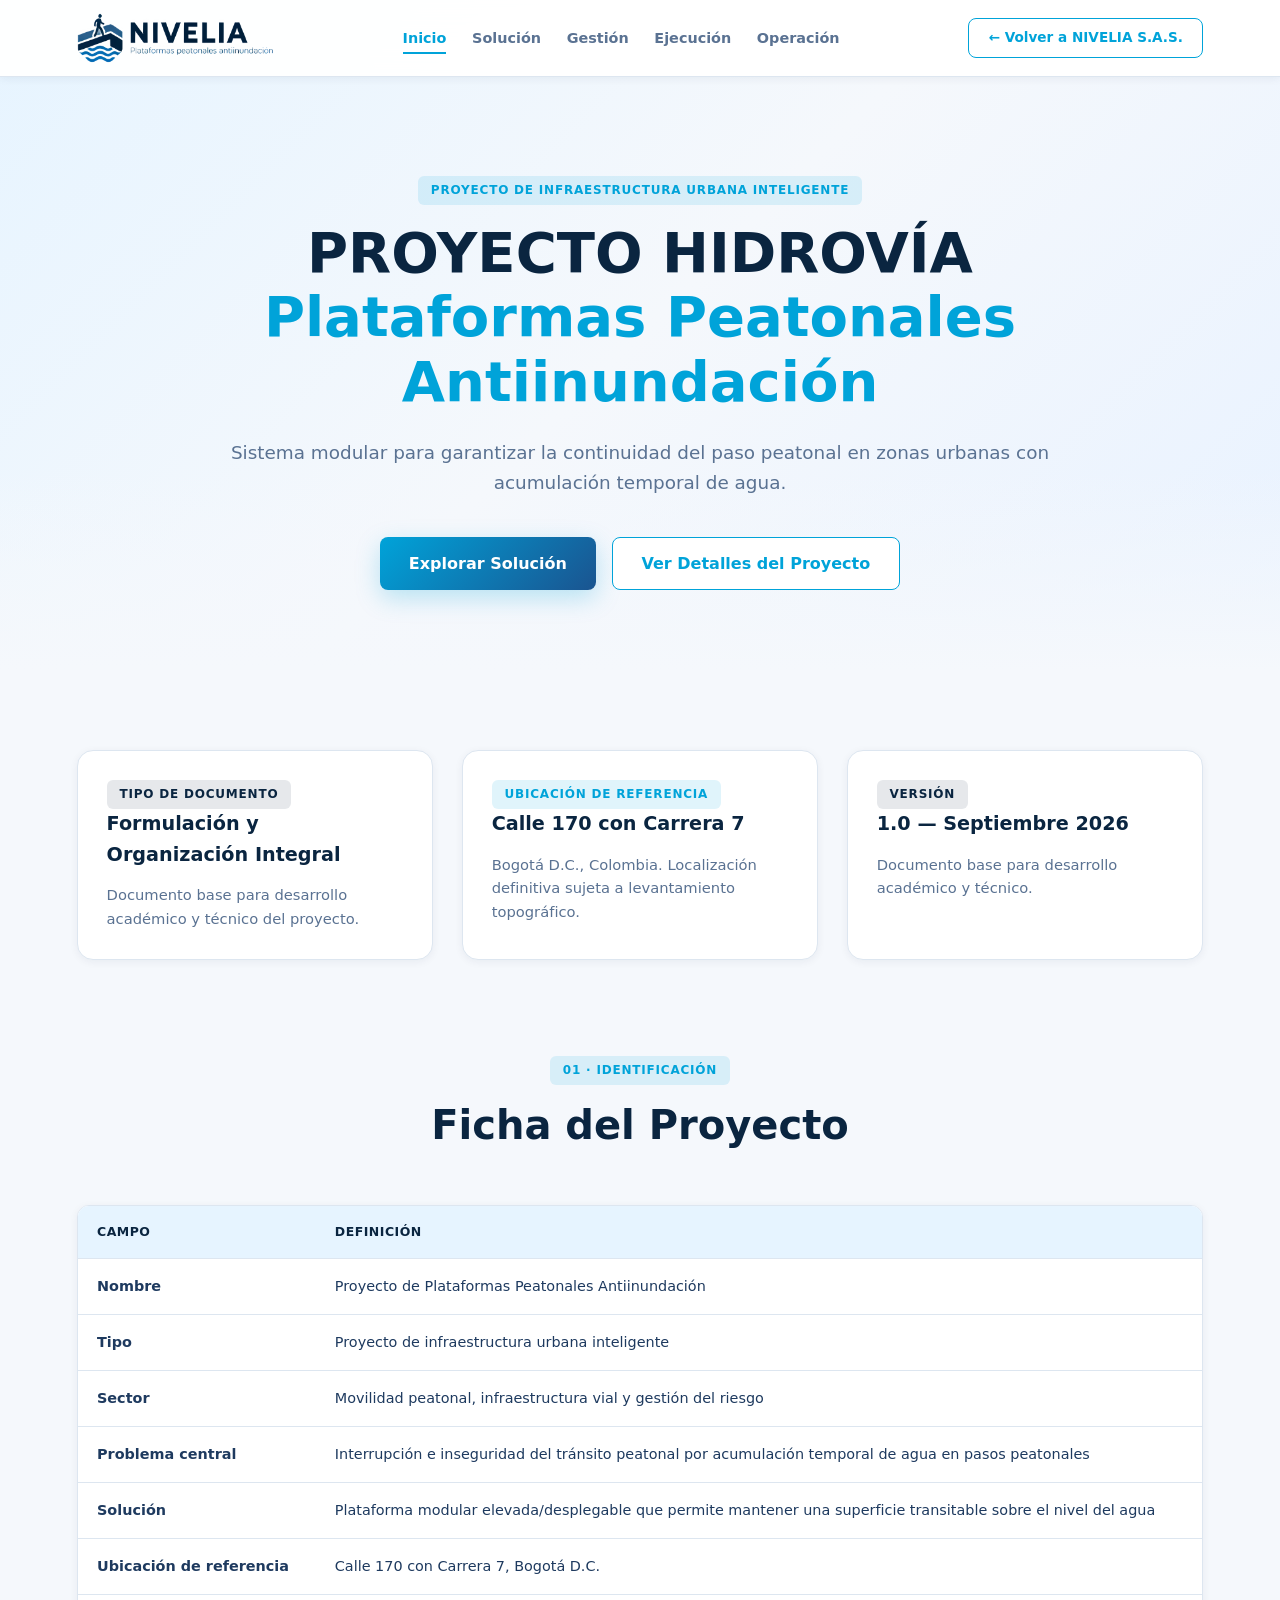
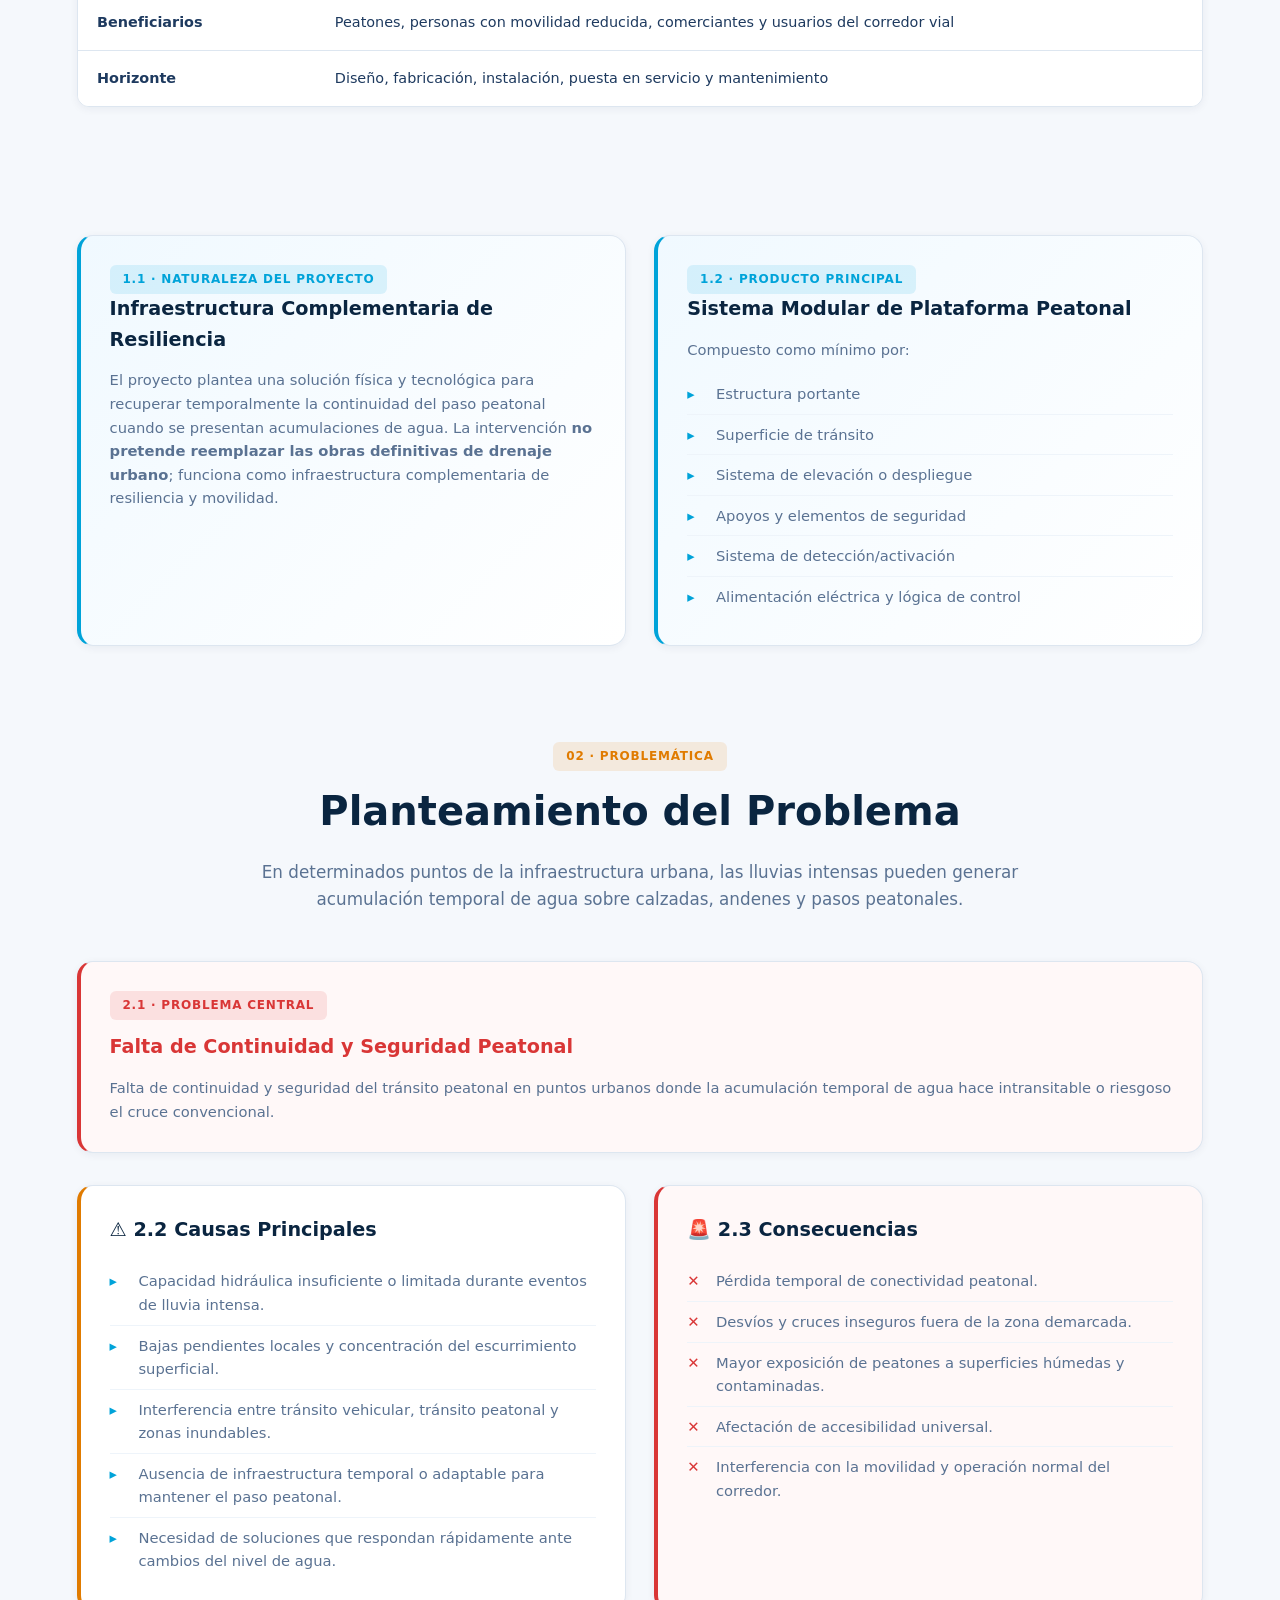
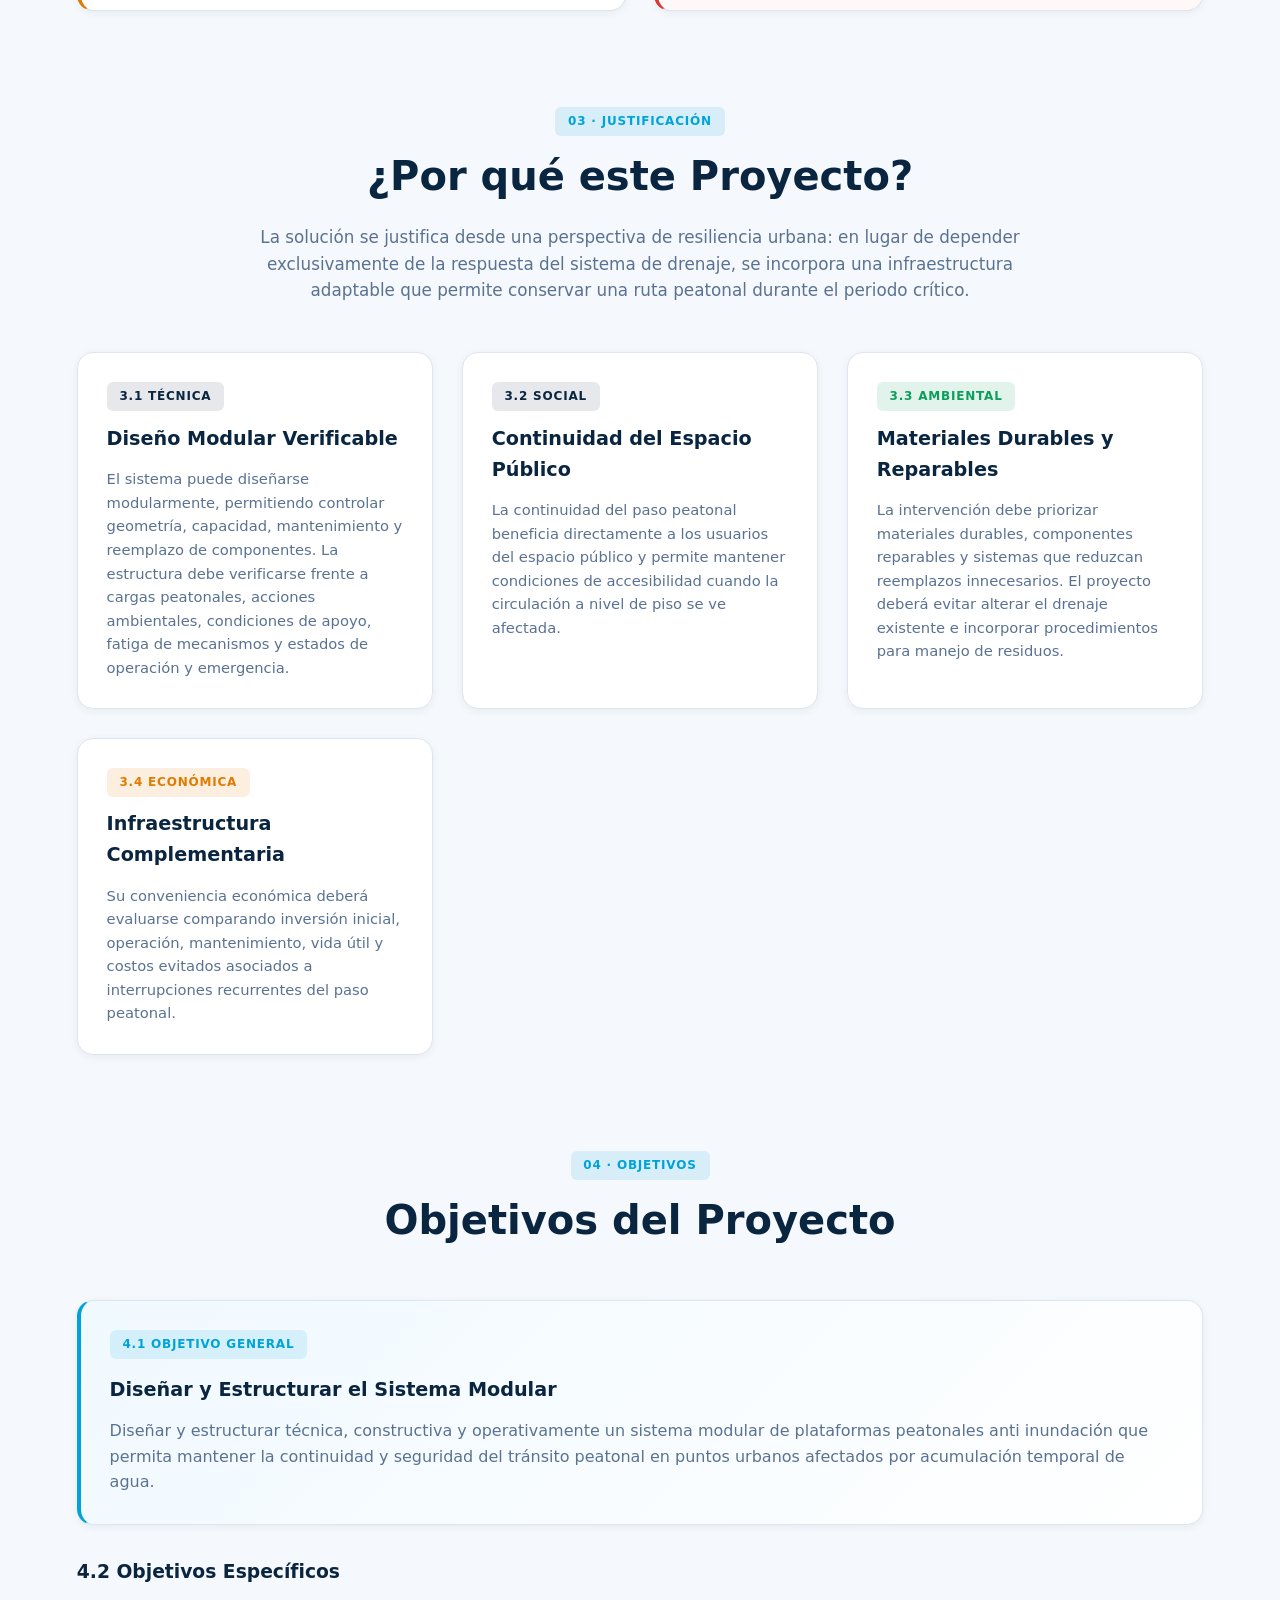
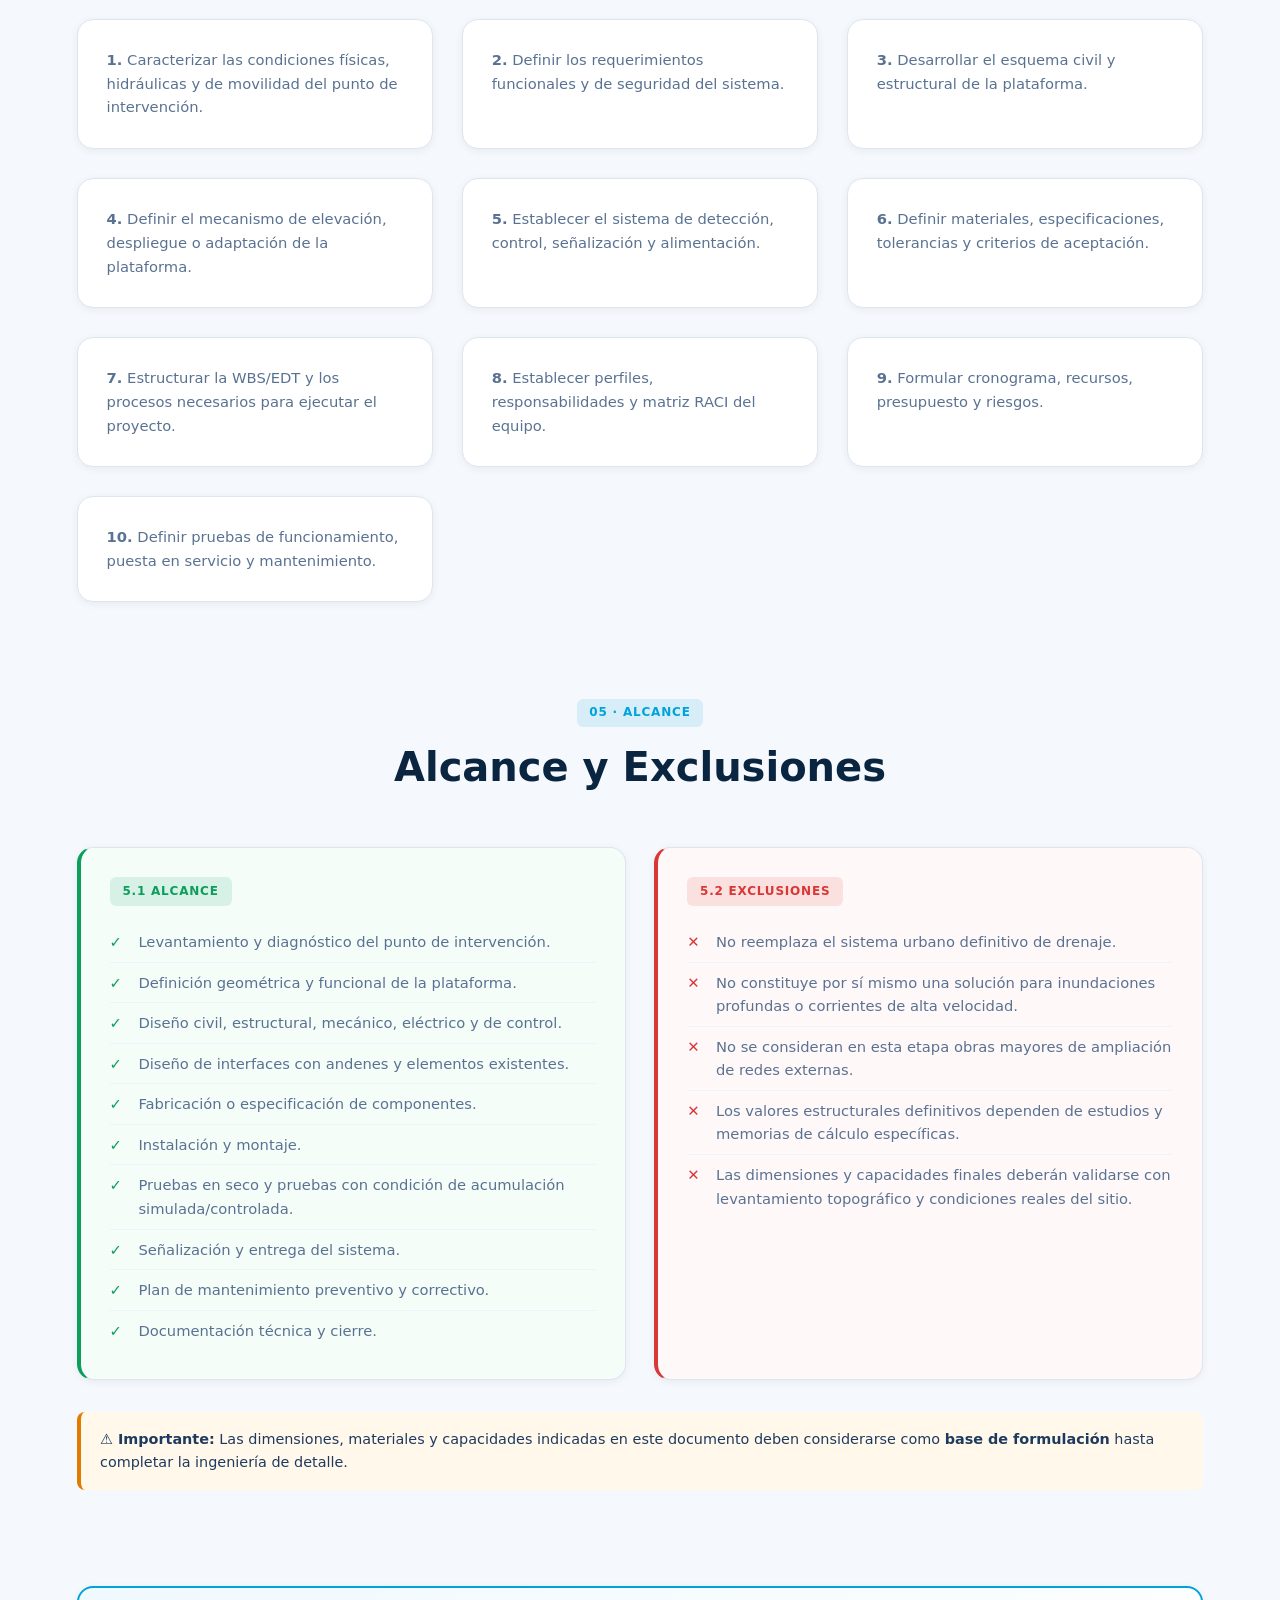
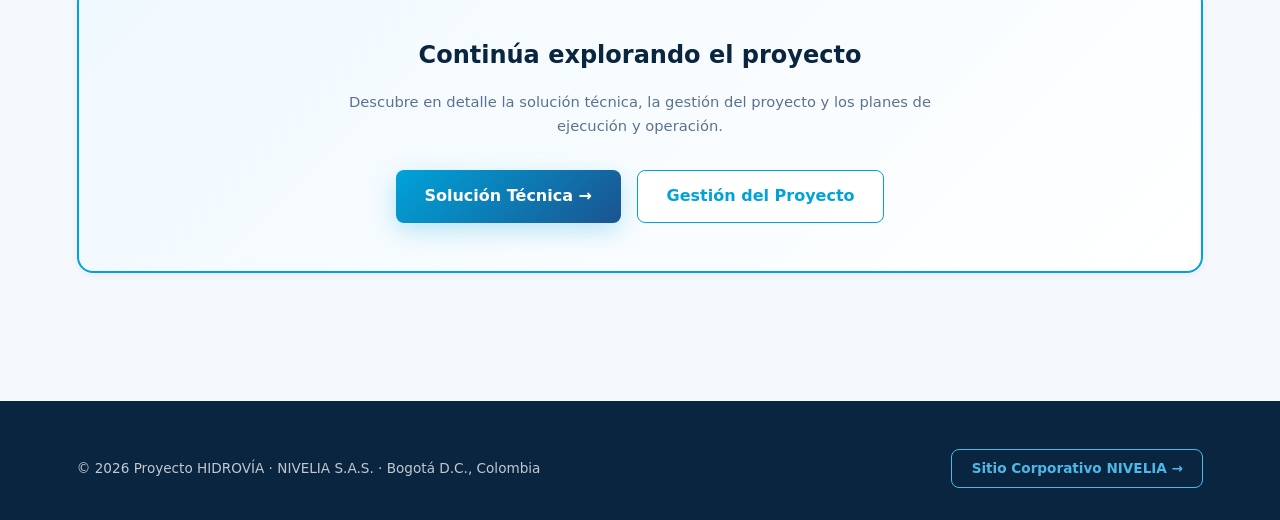
==== commit 95ef79c2: "Se modifico la URL a la web empresarial" ====
--- a/index.html
+++ b/index.html
@@ -22,7 +22,7 @@
         <li><a href="operacion.html">Operación</a></li>
       </ul>
     </nav>
-    <a href="https://nivelia.com" class="btn-corporate" target="_blank">
+    <a href="https://nivelia-web-testing.vercel.app/index.html" class="btn-corporate" target="_blank">
       ← Volver a NIVELIA S.A.S.
     </a>
   </header>
@@ -196,7 +196,7 @@
       <p style="margin-top: 0.8rem; font-size: 1rem;">Diseñar y estructurar técnica, constructiva y operativamente un sistema modular de plataformas peatonales anti inundación que permita mantener la continuidad y seguridad del tránsito peatonal en puntos urbanos afectados por acumulación temporal de agua.</p>
     </div>
 
-    <h3 style="color: var(--primary-cyan); margin-bottom: 1.5rem;">4.2 Objetivos Específicos</h3>
+    <h3 style="color: var(--primary-navy); margin-bottom: 1.5rem;">4.2 Objetivos Específicos</h3>
     <div class="grid-cards">
       <div class="card"><p><strong>1.</strong> Caracterizar las condiciones físicas, hidráulicas y de movilidad del punto de intervención.</p></div>
       <div class="card"><p><strong>2.</strong> Definir los requerimientos funcionales y de seguridad del sistema.</p></div>
@@ -254,8 +254,8 @@
 
   <!-- CTA final -->
   <section>
-    <div class="card" style="text-align: center; padding: 3rem; border: 2px solid var(--primary-cyan);">
-      <h2 style="color: var(--primary-cyan); margin-bottom: 1rem;">Continúa explorando el proyecto</h2>
+    <div class="card" style="text-align: center; padding: 3rem; border: 2px solid var(--primary-cyan); background: linear-gradient(135deg, #f0f9ff, #ffffff);">
+      <h2 style="color: var(--primary-navy); margin-bottom: 1rem;">Continúa explorando el proyecto</h2>
       <p style="color: var(--text-muted); max-width: 600px; margin: 0 auto 2rem;">
         Descubre en detalle la solución técnica, la gestión del proyecto y los planes de ejecución y operación.
       </p>
@@ -271,7 +271,9 @@
       <div class="footer-text">
         &copy; 2026 Proyecto HIDROVÍA · NIVELIA S.A.S. · Bogotá D.C., Colombia
       </div>
-      <a href="https://nivelia.com" class="btn-corporate" target="_blank">Sitio Corporativo NIVELIA →</a>
+      <a href="https://nivelia-web-testing.vercel.app/index.html" class="btn-corporate" target="_blank">
+        Sitio Corporativo NIVELIA →
+      </a>
     </div>
   </footer>
 
--- a/css/style.css
+++ b/css/style.css
@@ -1,24 +1,42 @@
 /* ==========================================================================
    Proyecto HIDROVÍA - NIVELIA S.A.S.
-   Sistema de Estilos - Plataformas Peatonales Antiinundación
+   Sistema de Estilos CLARO MODERNO - Plataformas Peatonales Antiinundación
    ========================================================================== */
 
 :root {
-  --bg-dark: #050d1a;
-  --bg-card: rgba(14, 28, 48, 0.75);
-  --bg-card-hover: rgba(20, 38, 64, 0.85);
-  --bg-card-border: rgba(120, 180, 255, 0.12);
-  --primary-blue: #0a1e3d;
-  --primary-navy: #1e5b8a;
-  --primary-cyan: #00b4d8;
-  --primary-sky: #4a9fd4;
-  --primary-water: #0077b6;
-  --primary-accent: #00f2fe;
-  --primary-orange: #ff8c42;
-  --primary-green: #00d97e;
-  --primary-red: #ff4757;
-  --text-main: #f8fafc;
-  --text-muted: #94a3b8;
+  /* Fondos claros */
+  --bg-main: #f5f8fc;
+  --bg-card: #ffffff;
+  --bg-card-alt: #eef4fa;
+  --bg-hero: linear-gradient(135deg, #e6f4ff 0%, #f5f8fc 50%, #e8f2ff 100%);
+  
+  /* Colores principales (del logo) */
+  --primary-navy: #0a2540;
+  --primary-blue: #1a5490;
+  --primary-cyan: #00a3d9;
+  --primary-sky: #4db8e8;
+  --primary-accent: #0077b6;
+  --primary-water: #0099cc;
+  
+  /* Estados */
+  --primary-orange: #e07b00;
+  --primary-green: #0d9d5c;
+  --primary-red: #d93636;
+  
+  /* Texto */
+  --text-dark: #0a2540;
+  --text-main: #1e3a5f;
+  --text-muted: #5a7292;
+  --text-light: #8ba0b8;
+  
+  /* Bordes y sombras */
+  --border-light: #dde6f0;
+  --border-medium: #c5d5e5;
+  --shadow-sm: 0 2px 8px rgba(10, 37, 64, 0.06);
+  --shadow-md: 0 8px 24px rgba(10, 37, 64, 0.08);
+  --shadow-lg: 0 16px 48px rgba(10, 37, 64, 0.12);
+  --shadow-cyan: 0 8px 24px rgba(0, 163, 217, 0.25);
+  
   --font-family: 'Inter', system-ui, -apple-system, sans-serif;
   --transition: all 0.3s cubic-bezier(0.4, 0, 0.2, 1);
 }
@@ -26,9 +44,7 @@
 * { margin: 0; padding: 0; box-sizing: border-box; }
 
 body {
-  background-color: var(--bg-dark);
-  background-image: radial-gradient(circle at 20% 0%, rgba(0, 180, 216, 0.08) 0%, transparent 50%),
-                    radial-gradient(circle at 80% 100%, rgba(30, 91, 138, 0.08) 0%, transparent 50%);
+  background: var(--bg-main);
   color: var(--text-main);
   font-family: var(--font-family);
   line-height: 1.6;
@@ -40,55 +56,59 @@
   position: fixed; top: 0; width: 100%;
   display: flex; justify-content: space-between; align-items: center;
   padding: 0.8rem 6%;
-  background: rgba(5, 13, 26, 0.94);
+  background: rgba(255, 255, 255, 0.95);
   backdrop-filter: blur(16px);
-  border-bottom: 1px solid var(--bg-card-border);
+  border-bottom: 1px solid var(--border-light);
+  box-shadow: var(--shadow-sm);
   z-index: 1000;
 }
 
 .logo-container { display: flex; align-items: center; gap: 12px; text-decoration: none; }
-.logo-img { height: 50px; width: auto; object-fit: contain; filter: drop-shadow(0 0 10px rgba(0, 180, 216, 0.4)); }
+.logo-img { height: 50px; width: auto; object-fit: contain; }
 
 .nav-links { display: flex; gap: 1.6rem; list-style: none; }
 .nav-links a {
   color: var(--text-muted); text-decoration: none;
-  font-weight: 500; font-size: 0.9rem; transition: var(--transition);
+  font-weight: 600; font-size: 0.9rem; transition: var(--transition);
   padding: 0.4rem 0;
 }
 .nav-links a:hover, .nav-links a.active {
-  color: var(--primary-cyan); text-shadow: 0 0 10px rgba(0, 180, 216, 0.5);
+  color: var(--primary-cyan);
+}
+.nav-links a.active {
+  border-bottom: 2px solid var(--primary-cyan);
 }
 
 .btn-corporate {
-  border: 1px solid var(--primary-cyan); color: var(--primary-cyan);
+  border: 1.5px solid var(--primary-cyan); color: var(--primary-cyan);
   padding: 0.5rem 1.2rem; border-radius: 8px;
   text-decoration: none; font-weight: 600; font-size: 0.85rem;
   transition: var(--transition); display: inline-flex; align-items: center; gap: 0.4rem;
   background: transparent; white-space: nowrap;
 }
 .btn-corporate:hover {
-  background: rgba(0, 180, 216, 0.15);
+  background: var(--primary-cyan); color: #fff;
   transform: translateY(-2px);
-  box-shadow: 0 5px 20px rgba(0, 180, 216, 0.3);
+  box-shadow: var(--shadow-cyan);
 }
 
 /* ============ HERO ============ */
 .hero {
   padding: 11rem 6% 5rem;
   text-align: center;
-  position: relative;
-  overflow: hidden;
+  background: var(--bg-hero);
+  position: relative; overflow: hidden;
 }
 .hero::before {
   content: '';
-  position: absolute; top: 0; left: 50%; transform: translateX(-50%);
-  width: 120%; height: 100%;
-  background: radial-gradient(ellipse at top, rgba(0, 180, 216, 0.15) 0%, transparent 60%);
+  position: absolute; bottom: 0; left: 0; right: 0; height: 200px;
+  background: linear-gradient(to top, var(--bg-main), transparent);
   pointer-events: none;
 }
 .hero h1 {
   font-size: 3.5rem; font-weight: 800;
   line-height: 1.15; margin: 1rem 0;
+  color: var(--primary-navy);
   position: relative; z-index: 1;
 }
 .hero h1 span { color: var(--primary-cyan); display: block; }
@@ -101,7 +121,10 @@
 /* ============ SECCIONES ============ */
 section { padding: 3rem 6%; }
 .section-header { text-align: center; margin-bottom: 3rem; }
-.section-header h2 { font-size: 2.5rem; margin-top: 0.5rem; }
+.section-header h2 {
+  font-size: 2.5rem; margin-top: 0.5rem;
+  color: var(--primary-navy);
+}
 .section-header p {
   color: var(--text-muted); max-width: 800px;
   margin: 1rem auto 0; font-size: 1.05rem;
@@ -113,11 +136,11 @@
   border-radius: 6px; font-size: 0.75rem; font-weight: 700;
   text-transform: uppercase; letter-spacing: 0.8px;
 }
-.badge-blue { background: rgba(0, 180, 216, 0.15); color: var(--primary-cyan); }
-.badge-navy { background: rgba(30, 91, 138, 0.25); color: var(--primary-sky); }
-.badge-orange { background: rgba(255, 140, 66, 0.15); color: var(--primary-orange); }
-.badge-green { background: rgba(0, 217, 126, 0.15); color: var(--primary-green); }
-.badge-red { background: rgba(255, 71, 87, 0.15); color: var(--primary-red); }
+.badge-blue { background: rgba(0, 163, 217, 0.12); color: var(--primary-cyan); }
+.badge-navy { background: rgba(10, 37, 64, 0.1); color: var(--primary-navy); }
+.badge-orange { background: rgba(224, 123, 0, 0.12); color: var(--primary-orange); }
+.badge-green { background: rgba(13, 157, 92, 0.12); color: var(--primary-green); }
+.badge-red { background: rgba(217, 54, 54, 0.12); color: var(--primary-red); }
 
 /* ============ CARDS ============ */
 .grid-cards {
@@ -127,47 +150,49 @@
 }
 .card {
   background: var(--bg-card);
-  border: 1px solid var(--bg-card-border);
+  border: 1px solid var(--border-light);
   padding: 1.8rem; border-radius: 16px;
-  backdrop-filter: blur(12px); transition: var(--transition);
+  transition: var(--transition);
+  box-shadow: var(--shadow-sm);
 }
 .card:hover {
-  border-color: rgba(0, 180, 216, 0.4);
+  border-color: var(--primary-cyan);
   transform: translateY(-4px);
-  background: var(--bg-card-hover);
-  box-shadow: 0 12px 40px rgba(0, 0, 0, 0.4);
-}
-.card h3 { color: var(--primary-cyan); margin-bottom: 0.8rem; font-size: 1.2rem; }
-.card h4 { color: var(--text-main); margin-bottom: 0.6rem; font-size: 1rem; }
+  box-shadow: var(--shadow-md);
+}
+.card h3 { color: var(--primary-navy); margin-bottom: 0.8rem; font-size: 1.2rem; }
+.card h4 { color: var(--text-dark); margin-bottom: 0.6rem; font-size: 1rem; }
 .card p { color: var(--text-muted); font-size: 0.92rem; }
 
-/* Card destacado */
 .card-highlight {
-  background: linear-gradient(135deg, rgba(0, 180, 216, 0.08) 0%, rgba(30, 91, 138, 0.08) 100%);
+  background: linear-gradient(135deg, #f0f9ff 0%, #ffffff 100%);
   border-left: 4px solid var(--primary-cyan);
 }
 .card-warning { border-left: 4px solid var(--primary-orange); }
-.card-danger { border-left: 4px solid var(--primary-red); }
-.card-success { border-left: 4px solid var(--primary-green); }
+.card-danger { border-left: 4px solid var(--primary-red); background: #fff8f8; }
+.card-success { border-left: 4px solid var(--primary-green); background: #f5fdf9; }
 
 /* ============ LISTS ============ */
 .list-check { list-style: none; padding: 0; }
 .list-check li {
   padding: 0.5rem 0 0.5rem 1.8rem; position: relative;
   color: var(--text-muted); font-size: 0.92rem;
-  border-bottom: 1px solid rgba(255,255,255,0.04);
-}
+  border-bottom: 1px solid #eef4fa;
+}
+.list-check li:last-child { border-bottom: none; }
 .list-check li::before {
   content: '✓'; position: absolute; left: 0;
-  color: var(--primary-cyan); font-weight: 700;
-}
-.list-arrow li::before { content: '▸'; }
+  color: var(--primary-green); font-weight: 800;
+}
+.list-arrow li::before { content: '▸'; color: var(--primary-cyan); }
 .list-x li::before { content: '✕'; color: var(--primary-red); }
 
 /* ============ TABLES ============ */
 .table-responsive {
   overflow-x: auto; border-radius: 12px;
-  border: 1px solid var(--bg-card-border); margin-top: 1.5rem;
+  border: 1px solid var(--border-light);
+  margin-top: 1.5rem; background: var(--bg-card);
+  box-shadow: var(--shadow-sm);
 }
 table {
   width: 100%; border-collapse: collapse;
@@ -175,36 +200,43 @@
 }
 th, td {
   padding: 1rem 1.2rem;
-  border-bottom: 1px solid var(--bg-card-border);
+  border-bottom: 1px solid var(--border-light);
   text-align: left; vertical-align: top;
 }
 th {
-  background: rgba(0, 180, 216, 0.08);
-  color: var(--primary-cyan); font-weight: 700;
+  background: #e6f4ff;
+  color: var(--primary-navy); font-weight: 700;
   text-transform: uppercase; font-size: 0.78rem;
-  letter-spacing: 0.5px; position: sticky; top: 0;
-}
-tr:hover { background: rgba(255, 255, 255, 0.02); }
+  letter-spacing: 0.5px;
+}
+tbody tr:hover { background: #f5faff; }
+tbody tr:last-child td { border-bottom: none; }
 
 /* ============ TABS ============ */
 .tabs-container { margin: 2rem 0; }
 .tabs-header {
   display: flex; gap: 0.6rem; overflow-x: auto;
   padding-bottom: 0.8rem; margin-bottom: 1.5rem;
-  border-bottom: 1px solid var(--bg-card-border);
+  border-bottom: 2px solid var(--border-light);
   scrollbar-width: thin;
 }
 .tab-btn {
-  background: rgba(255, 255, 255, 0.03);
-  border: 1px solid var(--bg-card-border);
+  background: #fff;
+  border: 1px solid var(--border-light);
   color: var(--text-muted); padding: 0.7rem 1.3rem;
   border-radius: 8px; cursor: pointer; font-weight: 600;
   white-space: nowrap; transition: var(--transition);
   font-size: 0.85rem;
 }
-.tab-btn:hover, .tab-btn.active {
-  background: rgba(0, 180, 216, 0.15);
-  border-color: var(--primary-cyan); color: var(--primary-cyan);
+.tab-btn:hover {
+  background: #f0f9ff; color: var(--primary-cyan);
+  border-color: var(--primary-sky);
+}
+.tab-btn.active {
+  background: var(--primary-cyan);
+  border-color: var(--primary-cyan);
+  color: #fff;
+  box-shadow: var(--shadow-cyan);
 }
 .tab-content { display: none; animation: fadeIn 0.4s ease-in-out; }
 .tab-content.active { display: block; }
@@ -217,46 +249,50 @@
 /* ============ ACCORDION ============ */
 .accordion-item {
   background: var(--bg-card);
-  border: 1px solid var(--bg-card-border);
+  border: 1px solid var(--border-light);
   border-radius: 12px; margin-bottom: 1rem;
   overflow: hidden; transition: var(--transition);
+  box-shadow: var(--shadow-sm);
 }
 .accordion-header {
   padding: 1.1rem 1.6rem; display: flex;
   justify-content: space-between; align-items: center;
-  cursor: pointer; font-weight: 700; color: var(--text-main);
-  background: rgba(255, 255, 255, 0.02);
+  cursor: pointer; font-weight: 700;
+  color: var(--primary-navy);
+  background: #fff;
   font-size: 0.95rem;
 }
-.accordion-header:hover { background: rgba(0, 180, 216, 0.06); }
+.accordion-header:hover { background: #f0f9ff; }
 .accordion-content {
   max-height: 0; overflow: hidden;
   transition: max-height 0.4s ease-out, padding 0.3s ease;
-  padding: 0 1.6rem; background: rgba(0, 0, 0, 0.25);
-}
-.accordion-item.active .accordion-content { padding: 1.3rem 1.6rem; max-height: 3000px; }
+  padding: 0 1.6rem; background: #fafcff;
+}
+.accordion-item.active .accordion-content {
+  padding: 1.3rem 1.6rem; max-height: 3000px;
+}
 .accordion-icon { transition: transform 0.3s ease; color: var(--primary-cyan); }
 .accordion-item.active .accordion-icon { transform: rotate(180deg); }
 
-/* ============ TIMELINE (Cronograma) ============ */
+/* ============ TIMELINE ============ */
 .timeline {
   position: relative; padding-left: 2rem; margin-top: 2rem;
 }
 .timeline::before {
   content: ''; position: absolute; left: 8px; top: 0; bottom: 0;
-  width: 2px; background: linear-gradient(180deg, var(--primary-cyan), var(--primary-navy));
+  width: 2px; background: linear-gradient(180deg, var(--primary-cyan), var(--primary-blue));
 }
 .timeline-item { position: relative; padding: 1rem 0 1rem 1.5rem; }
 .timeline-item::before {
   content: ''; position: absolute; left: -1.6rem; top: 1.4rem;
   width: 12px; height: 12px; border-radius: 50%;
   background: var(--primary-cyan);
-  box-shadow: 0 0 12px var(--primary-cyan);
-}
-.timeline-item h4 { color: var(--primary-cyan); margin-bottom: 0.3rem; font-size: 1rem; }
+  box-shadow: 0 0 0 4px rgba(0, 163, 217, 0.15);
+}
+.timeline-item h4 { color: var(--primary-navy); margin-bottom: 0.3rem; font-size: 1rem; }
 .timeline-item p { color: var(--text-muted); font-size: 0.9rem; }
 .timeline-item .duration {
-  display: inline-block; background: rgba(0, 180, 216, 0.15);
+  display: inline-block; background: rgba(0, 163, 217, 0.12);
   color: var(--primary-cyan); padding: 0.15rem 0.6rem;
   border-radius: 4px; font-size: 0.75rem; font-weight: 700;
   margin-top: 0.4rem;
@@ -264,20 +300,24 @@
 
 /* ============ WBS TREE ============ */
 .wbs-container { margin-top: 2rem; }
-.wbs-level-1, .wbs-level-2 {
+.wbs-level-1 {
   background: var(--bg-card);
-  border: 1px solid var(--bg-card-border);
+  border: 1px solid var(--border-light);
   border-radius: 12px; margin-bottom: 1rem;
   overflow: hidden;
-}
+  box-shadow: var(--shadow-sm);
+  transition: var(--transition);
+}
+.wbs-level-1:hover { border-color: var(--primary-sky); }
 .wbs-toggle {
   padding: 1rem 1.4rem; display: flex;
   justify-content: space-between; align-items: center;
   cursor: pointer; font-weight: 700;
-  background: rgba(0, 180, 216, 0.05);
+  background: #fff;
   transition: var(--transition);
-}
-.wbs-toggle:hover { background: rgba(0, 180, 216, 0.12); }
+  color: var(--primary-navy);
+}
+.wbs-toggle:hover { background: #f0f9ff; }
 .wbs-toggle .code {
   color: var(--primary-cyan); font-family: 'Courier New', monospace;
   margin-right: 0.8rem; font-weight: 800;
@@ -290,11 +330,12 @@
 .wbs-level-1.active .wbs-children { max-height: 2000px; padding: 1rem 1.4rem; }
 .wbs-item {
   padding: 0.6rem 0; color: var(--text-muted);
-  font-size: 0.9rem; border-bottom: 1px dashed rgba(255,255,255,0.05);
+  font-size: 0.9rem; border-bottom: 1px dashed var(--border-light);
   display: flex; align-items: flex-start; gap: 0.8rem;
 }
+.wbs-item:last-child { border-bottom: none; }
 .wbs-item .wbs-code {
-  color: var(--primary-sky); font-family: 'Courier New', monospace;
+  color: var(--primary-blue); font-family: 'Courier New', monospace;
   font-weight: 700; min-width: 50px;
 }
 
@@ -306,114 +347,89 @@
 }
 .kpi-card {
   background: var(--bg-card);
-  border: 1px solid var(--bg-card-border);
+  border: 1px solid var(--border-light);
   padding: 1.5rem; border-radius: 12px;
   transition: var(--transition);
-}
-.kpi-card:hover { border-color: var(--primary-cyan); transform: translateY(-3px); }
-.kpi-label { font-size: 0.78rem; color: var(--text-muted); text-transform: uppercase; letter-spacing: 1px; }
-.kpi-value { font-size: 1.05rem; font-weight: 700; color: var(--primary-cyan); margin: 0.5rem 0 1rem; }
+  box-shadow: var(--shadow-sm);
+}
+.kpi-card:hover {
+  border-color: var(--primary-cyan);
+  transform: translateY(-3px);
+  box-shadow: var(--shadow-md);
+}
+.kpi-label {
+  font-size: 0.78rem; color: var(--text-muted);
+  text-transform: uppercase; letter-spacing: 1px;
+  font-weight: 700;
+}
 .kpi-target {
-  font-size: 1.6rem; font-weight: 800; color: var(--primary-cyan);
-  display: inline-block; margin-bottom: 0.5rem;
+  font-size: 1.8rem; font-weight: 800; color: var(--primary-cyan);
+  display: inline-block; margin: 0.5rem 0;
 }
 .kpi-desc { font-size: 0.82rem; color: var(--text-muted); }
 .kpi-bar {
-  width: 100%; height: 6px; background: rgba(255,255,255,0.05);
+  width: 100%; height: 6px; background: #e6f4ff;
   border-radius: 3px; overflow: hidden; margin-top: 0.8rem;
 }
 .kpi-bar-fill {
   height: 100%; border-radius: 3px;
-  background: linear-gradient(90deg, var(--primary-cyan), var(--primary-navy));
+  background: linear-gradient(90deg, var(--primary-cyan), var(--primary-blue));
+  transition: width 1s ease-in-out;
 }
 
 /* ============ RACI MATRIX ============ */
 .raci-legend {
   display: flex; flex-wrap: wrap; gap: 1.5rem;
   margin-bottom: 1.5rem; padding: 1rem;
-  background: var(--bg-card); border-radius: 10px;
-  border: 1px solid var(--bg-card-border);
-}
-.raci-legend-item { display: flex; align-items: center; gap: 0.5rem; font-size: 0.85rem; color: var(--text-muted); }
+  background: #fff; border-radius: 10px;
+  border: 1px solid var(--border-light);
+  box-shadow: var(--shadow-sm);
+}
+.raci-legend-item {
+  display: flex; align-items: center; gap: 0.5rem;
+  font-size: 0.85rem; color: var(--text-muted); font-weight: 600;
+}
 .raci-badge {
   display: inline-flex; align-items: center; justify-content: center;
   width: 28px; height: 28px; border-radius: 6px;
   font-weight: 800; font-size: 0.85rem;
 }
-.raci-R { background: rgba(0, 217, 126, 0.2); color: var(--primary-green); }
-.raci-A { background: rgba(255, 140, 66, 0.2); color: var(--primary-orange); }
-.raci-C { background: rgba(0, 180, 216, 0.2); color: var(--primary-cyan); }
-.raci-I { background: rgba(148, 163, 184, 0.2); color: var(--text-muted); }
-
-/* ============ PERFILES / CARGO MODAL ============ */
-.modal-overlay {
-  display: none; position: fixed; top: 0; left: 0;
-  width: 100%; height: 100%;
-  background: rgba(0, 0, 0, 0.88);
-  backdrop-filter: blur(8px);
-  z-index: 2000; justify-content: center; align-items: center;
-  padding: 2rem; overflow-y: auto;
-}
-.modal-overlay.active { display: flex; }
-.modal-content {
-  background: #0a1525;
-  border: 1px solid var(--primary-cyan);
-  border-radius: 16px; max-width: 900px; width: 100%;
-  max-height: 90vh; overflow-y: auto;
-  padding: 2.5rem; position: relative;
-  box-shadow: 0 20px 60px rgba(0, 180, 216, 0.2);
-}
-.modal-close {
-  position: absolute; top: 1rem; right: 1.5rem;
-  background: transparent; border: none;
-  color: var(--text-muted); font-size: 2rem;
-  cursor: pointer; transition: var(--transition);
-}
-.modal-close:hover { color: var(--primary-orange); transform: rotate(90deg); }
-
-/* ============ DIAGRAM VIEWER ============ */
-.diagram-viewer {
-  background: var(--bg-card);
-  border: 1px solid var(--bg-card-border);
-  border-radius: 16px; padding: 1.5rem;
-  text-align: center; margin: 2rem 0;
-}
-.diagram-img {
-  max-width: 100%; height: auto; border-radius: 12px;
-  border: 1px solid var(--bg-card-border);
-  box-shadow: 0 12px 40px rgba(0, 0, 0, 0.5);
-}
-.img-fallback {
-  padding: 4rem 2rem;
-  background: linear-gradient(135deg, rgba(0, 180, 216, 0.05), rgba(30, 91, 138, 0.05));
-  border: 2px dashed var(--bg-card-border);
-  border-radius: 12px; color: var(--text-muted);
-  font-size: 0.9rem;
-}
+.raci-R { background: rgba(13, 157, 92, 0.15); color: var(--primary-green); }
+.raci-A { background: rgba(224, 123, 0, 0.15); color: var(--primary-orange); }
+.raci-C { background: rgba(0, 163, 217, 0.15); color: var(--primary-cyan); }
+.raci-I { background: rgba(139, 160, 184, 0.15); color: var(--text-light); }
 
 /* ============ BUTTONS ============ */
 .btn-primary {
-  background: linear-gradient(135deg, var(--primary-cyan), var(--primary-navy));
+  background: linear-gradient(135deg, var(--primary-cyan), var(--primary-blue));
   color: #fff; padding: 0.8rem 1.8rem; border-radius: 8px;
   text-decoration: none; font-weight: 600; border: none; cursor: pointer;
   transition: var(--transition); display: inline-flex; align-items: center;
   justify-content: center; gap: 0.5rem;
-}
-.btn-primary:hover { transform: translateY(-2px); box-shadow: 0 8px 25px rgba(0, 180, 216, 0.4); }
+  box-shadow: var(--shadow-cyan);
+}
+.btn-primary:hover {
+  transform: translateY(-2px);
+  box-shadow: 0 12px 28px rgba(0, 163, 217, 0.4);
+}
 .btn-secondary {
-  border: 1px solid var(--primary-cyan); color: var(--primary-cyan);
+  border: 1.5px solid var(--primary-cyan); color: var(--primary-cyan);
   padding: 0.8rem 1.8rem; border-radius: 8px; text-decoration: none;
   font-weight: 600; transition: var(--transition);
   display: inline-flex; align-items: center; justify-content: center;
-  background: transparent; cursor: pointer;
-}
-.btn-secondary:hover { background: rgba(0, 180, 216, 0.1); transform: translateY(-2px); }
+  background: #fff; cursor: pointer;
+}
+.btn-secondary:hover {
+  background: var(--primary-cyan); color: #fff;
+  transform: translateY(-2px);
+  box-shadow: var(--shadow-cyan);
+}
 .btn-small { padding: 0.5rem 1rem; font-size: 0.85rem; }
 
 /* ============ FOOTER ============ */
 footer {
-  background: #030810;
-  border-top: 1px solid var(--bg-card-border);
+  background: var(--primary-navy);
+  color: #fff;
   padding: 3rem 6% 2rem;
   margin-top: 5rem;
 }
@@ -421,29 +437,55 @@
   display: flex; justify-content: space-between;
   align-items: center; flex-wrap: wrap; gap: 1.5rem;
 }
-.footer-text { color: var(--text-muted); font-size: 0.85rem; }
-
-/* ============ UTILIDADES ============ */
-.text-center { text-align: center; }
-.mb-2 { margin-bottom: 1rem; }
-.mb-4 { margin-bottom: 2rem; }
-.mt-2 { margin-top: 1rem; }
-.mt-4 { margin-top: 2rem; }
-.text-cyan { color: var(--primary-cyan); }
-.text-orange { color: var(--primary-orange); }
-.text-muted { color: var(--text-muted); }
-.flex-between { display: flex; justify-content: space-between; align-items: center; }
-
-/* Info Box */
+.footer-text { color: rgba(255, 255, 255, 0.75); font-size: 0.85rem; }
+footer .btn-corporate {
+  border-color: var(--primary-sky);
+  color: var(--primary-sky);
+}
+footer .btn-corporate:hover {
+  background: var(--primary-sky); color: var(--primary-navy);
+}
+
+/* ============ IMG FALLBACK ============ */
+.img-fallback {
+  padding: 4rem 2rem;
+  background: linear-gradient(135deg, #e6f4ff, #f5f8fc);
+  border: 2px dashed var(--border-medium);
+  border-radius: 12px; color: var(--text-muted);
+  font-size: 0.9rem; text-align: center;
+}
+.diagram-viewer {
+  background: var(--bg-card);
+  border: 1px solid var(--border-light);
+  border-radius: 16px; padding: 1.5rem;
+  text-align: center; margin: 2rem 0;
+  box-shadow: var(--shadow-sm);
+}
+.diagram-img {
+  max-width: 100%; height: auto; border-radius: 12px;
+  border: 1px solid var(--border-light);
+}
+
+/* ============ INFO BOX ============ */
 .info-box {
   padding: 1rem 1.2rem; border-radius: 8px;
   margin-top: 1rem; font-size: 0.9rem;
-  background: rgba(0, 180, 216, 0.06);
-  border-left: 3px solid var(--primary-cyan);
-}
-.info-box.warning { background: rgba(255, 140, 66, 0.06); border-left-color: var(--primary-orange); }
-.info-box.danger { background: rgba(255, 71, 87, 0.06); border-left-color: var(--primary-red); }
-.info-box.success { background: rgba(0, 217, 126, 0.06); border-left-color: var(--primary-green); }
+  background: #f0f9ff;
+  border-left: 4px solid var(--primary-cyan);
+  color: var(--text-main);
+}
+.info-box.warning {
+  background: #fff8eb;
+  border-left-color: var(--primary-orange);
+}
+.info-box.danger {
+  background: #fff5f5;
+  border-left-color: var(--primary-red);
+}
+.info-box.success {
+  background: #f0fdf7;
+  border-left-color: var(--primary-green);
+}
 
 /* ============ RESPONSIVE ============ */
 @media (max-width: 968px) {
@@ -455,4 +497,22 @@
   section { padding: 2.5rem 5%; }
   .section-header h2 { font-size: 1.8rem; }
   .footer-content { flex-direction: column; text-align: center; }
-}+}
+
+/* ============ UTILIDADES ============ */
+.text-center { text-align: center; }
+.text-cyan { color: var(--primary-cyan); }
+.text-orange { color: var(--primary-orange); }
+.text-muted { color: var(--text-muted); }
+.text-navy { color: var(--primary-navy); }
+
+.mt-2 { margin-top: 1rem; }
+.mt-4 { margin-top: 2rem; }
+.mb-2 { margin-bottom: 1rem; }
+.mb-4 { margin-bottom: 2rem; }
+
+.flex-between { display: flex; justify-content: space-between; align-items: center; }
+
+/* Badge violet para el sitio corporativo (por si se importa) */
+.badge-violet { background: rgba(127, 0, 255, 0.15); color: #7f00ff; }
+.badge-cyan { background: rgba(0, 242, 254, 0.15); color: var(--primary-cyan); }
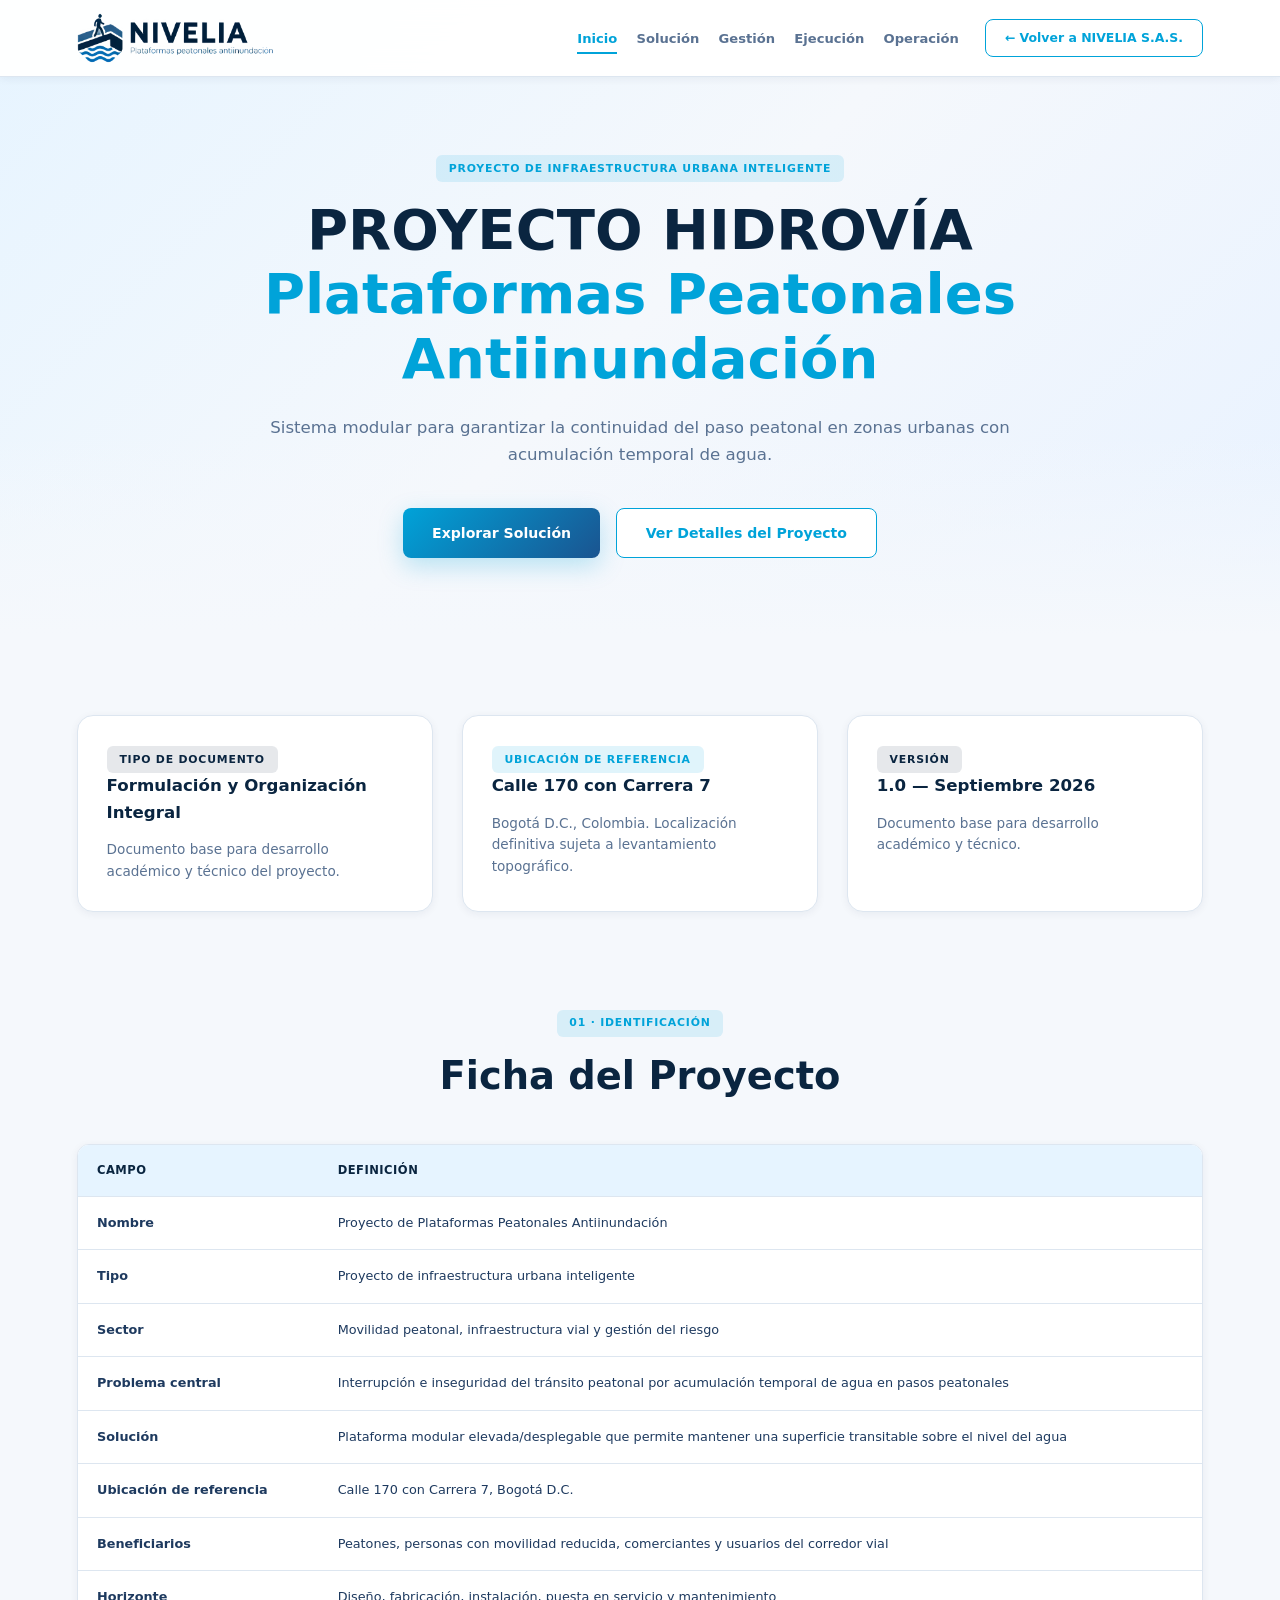
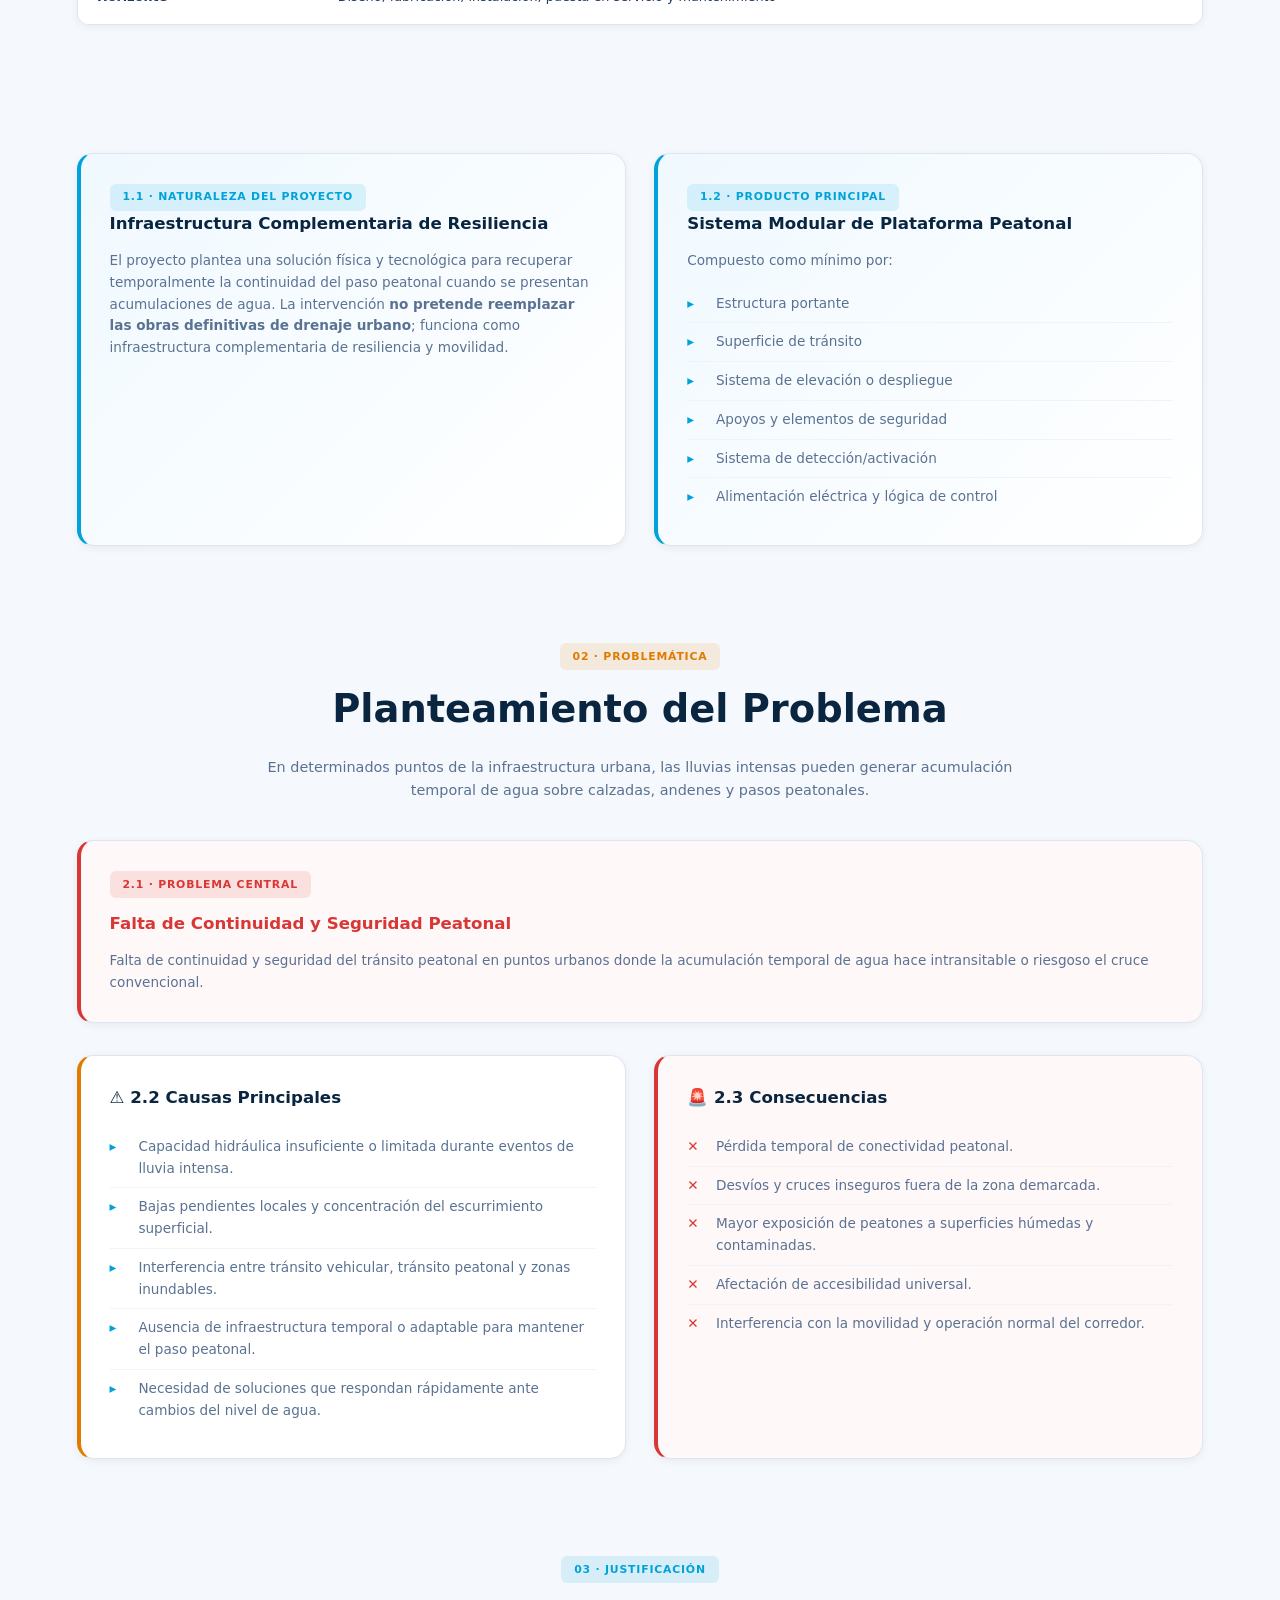
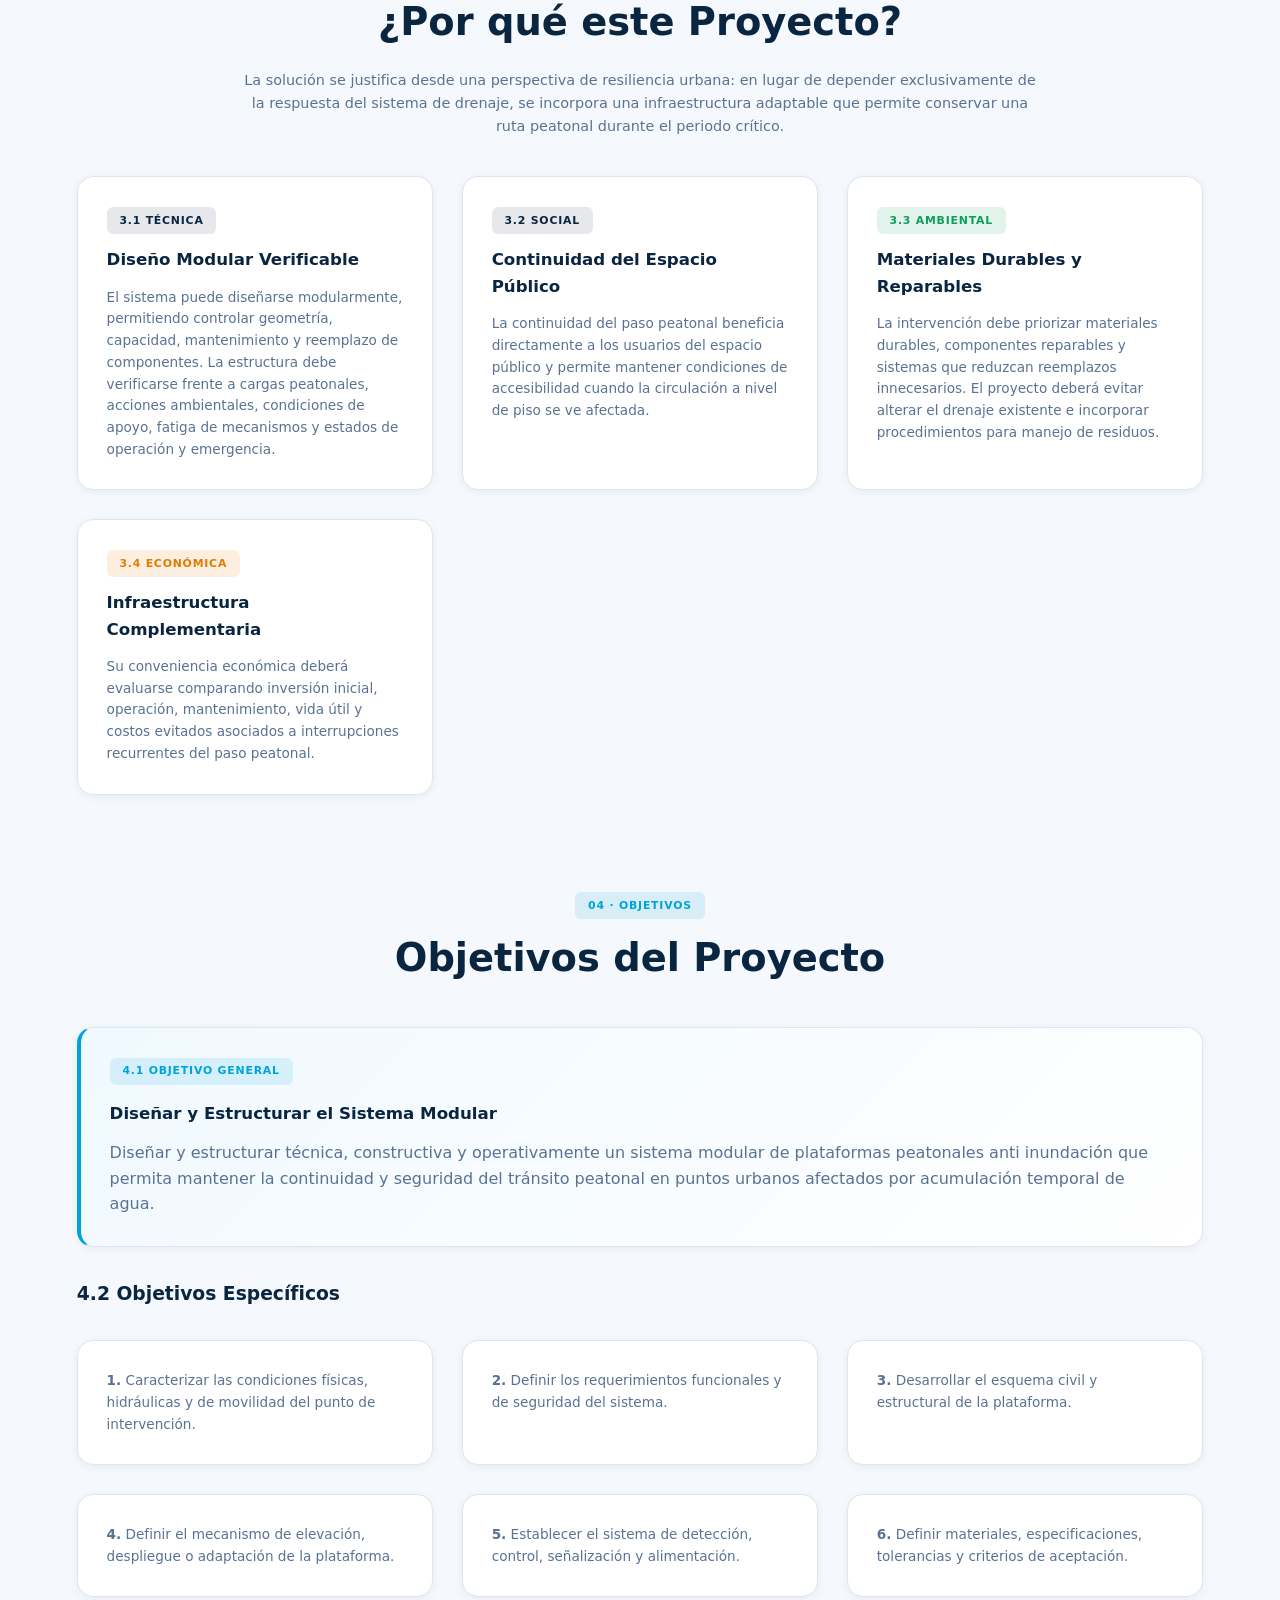
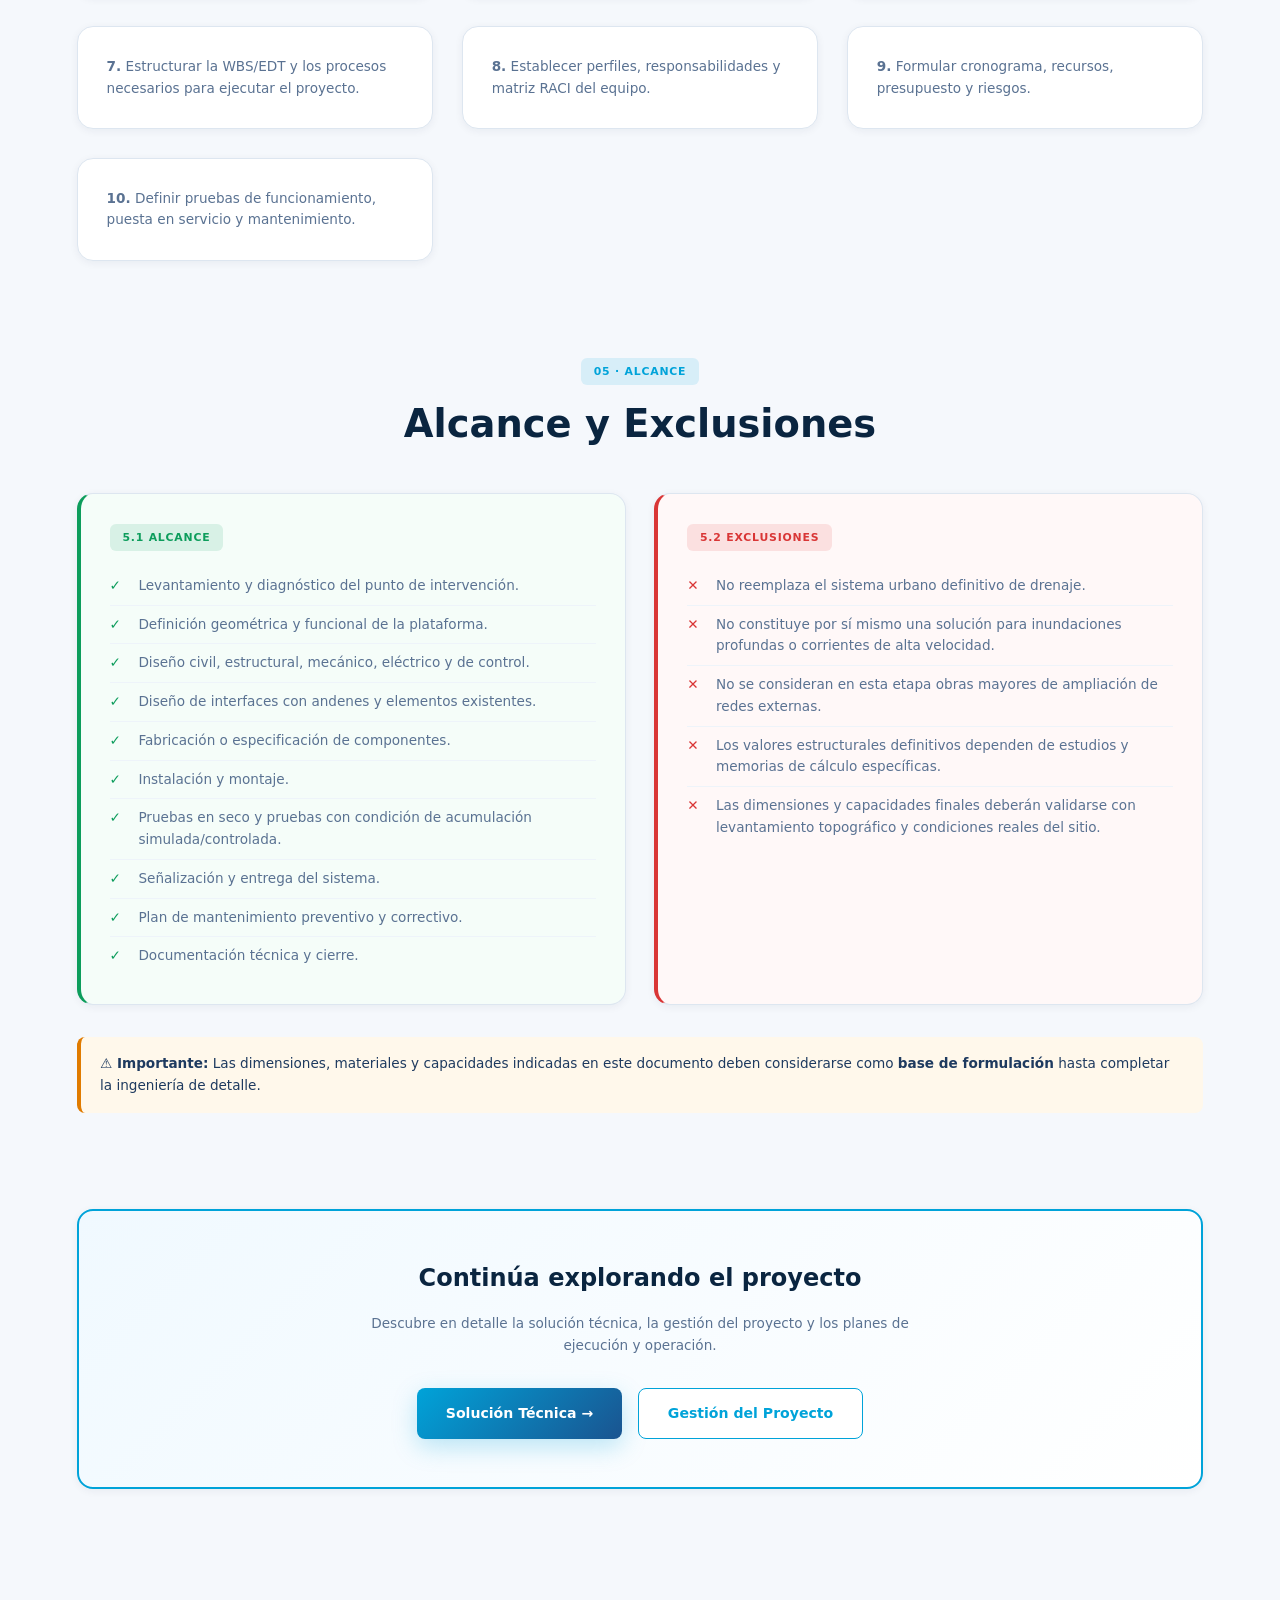
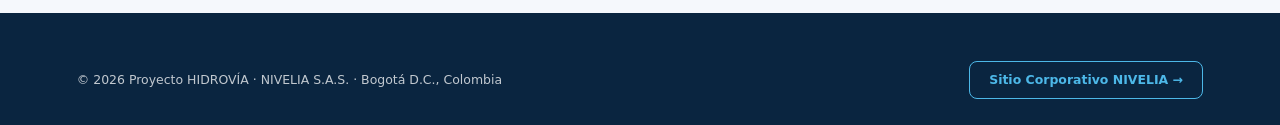
==== commit f779f71f: "Se implemento el Responsive" ====
--- a/index.html
+++ b/index.html
@@ -9,22 +9,28 @@
 </head>
 <body>
 
-  <header class="navbar">
+    <header class="navbar">
     <a href="index.html" class="logo-container">
       <img src="assets/images/logo-proyecto.png" alt="Proyecto Hidrovía" class="logo-img" onerror="this.style.display='none'">
     </a>
-    <nav>
+
+    <!-- Botón Hamburguesa (visible solo en móvil/tablet) -->
+    <button class="menu-toggle" id="menu-toggle" aria-label="Abrir menú">
+      <span></span>
+      <span></span>
+      <span></span>
+    </button>
+
+    <nav class="nav-container" id="nav-container">
       <ul class="nav-links">
-        <li><a href="index.html" class="active">Inicio</a></li>
+        <li><a href="index.html">Inicio</a></li>
         <li><a href="solucion.html">Solución</a></li>
         <li><a href="gestion.html">Gestión</a></li>
         <li><a href="ejecucion.html">Ejecución</a></li>
         <li><a href="operacion.html">Operación</a></li>
       </ul>
+      <a href="https://nivelia-web-testing.vercel.app/index.html" class="btn-corporate" target="_blank">← Volver a NIVELIA S.A.S.</a>
     </nav>
-    <a href="https://nivelia-web-testing.vercel.app/index.html" class="btn-corporate" target="_blank">
-      ← Volver a NIVELIA S.A.S.
-    </a>
   </header>
 
   <!-- HERO -->
--- a/css/style.css
+++ b/css/style.css
@@ -1,6 +1,7 @@
 /* ==========================================================================
    Proyecto HIDROVÍA - NIVELIA S.A.S.
-   Sistema de Estilos CLARO MODERNO - Plataformas Peatonales Antiinundación
+   Sistema de Estilos CLARO MODERNO - v3.0 RESPONSIVE
+   Optimizado para Móvil, Tablet y Desktop
    ========================================================================== */
 
 :root {
@@ -9,7 +10,7 @@
   --bg-card: #ffffff;
   --bg-card-alt: #eef4fa;
   --bg-hero: linear-gradient(135deg, #e6f4ff 0%, #f5f8fc 50%, #e8f2ff 100%);
-  
+
   /* Colores principales (del logo) */
   --primary-navy: #0a2540;
   --primary-blue: #1a5490;
@@ -17,18 +18,18 @@
   --primary-sky: #4db8e8;
   --primary-accent: #0077b6;
   --primary-water: #0099cc;
-  
+
   /* Estados */
   --primary-orange: #e07b00;
   --primary-green: #0d9d5c;
   --primary-red: #d93636;
-  
+
   /* Texto */
   --text-dark: #0a2540;
   --text-main: #1e3a5f;
   --text-muted: #5a7292;
   --text-light: #8ba0b8;
-  
+
   /* Bordes y sombras */
   --border-light: #dde6f0;
   --border-medium: #c5d5e5;
@@ -36,12 +37,19 @@
   --shadow-md: 0 8px 24px rgba(10, 37, 64, 0.08);
   --shadow-lg: 0 16px 48px rgba(10, 37, 64, 0.12);
   --shadow-cyan: 0 8px 24px rgba(0, 163, 217, 0.25);
-  
+
   --font-family: 'Inter', system-ui, -apple-system, sans-serif;
   --transition: all 0.3s cubic-bezier(0.4, 0, 0.2, 1);
+
+  /* Espaciados responsivos */
+  --section-padding: clamp(2rem, 5vw, 3rem) clamp(1rem, 6vw, 6%);
+  --navbar-padding: 0.8rem clamp(1rem, 6vw, 6%);
+  --gap-cards: clamp(1rem, 2.5vw, 1.8rem);
 }
 
 * { margin: 0; padding: 0; box-sizing: border-box; }
+
+html { scroll-behavior: smooth; -webkit-text-size-adjust: 100%; }
 
 body {
   background: var(--bg-main);
@@ -51,26 +59,71 @@
   overflow-x: hidden;
 }
 
-/* ============ NAVBAR ============ */
+/* ============ NAVBAR RESPONSIVE ============ */
 .navbar {
   position: fixed; top: 0; width: 100%;
   display: flex; justify-content: space-between; align-items: center;
-  padding: 0.8rem 6%;
+  padding: var(--navbar-padding);
   background: rgba(255, 255, 255, 0.95);
   backdrop-filter: blur(16px);
+  -webkit-backdrop-filter: blur(16px);
   border-bottom: 1px solid var(--border-light);
   box-shadow: var(--shadow-sm);
   z-index: 1000;
 }
 
-.logo-container { display: flex; align-items: center; gap: 12px; text-decoration: none; }
-.logo-img { height: 50px; width: auto; object-fit: contain; }
-
-.nav-links { display: flex; gap: 1.6rem; list-style: none; }
+.logo-container {
+  display: flex; align-items: center; gap: 12px;
+  text-decoration: none; flex-shrink: 0;
+}
+.logo-img {
+  height: clamp(38px, 5vw, 50px);
+  width: auto; object-fit: contain;
+}
+
+/* Botón Hamburguesa */
+.menu-toggle {
+  display: none;
+  background: transparent;
+  border: 1.5px solid var(--border-light);
+  border-radius: 8px;
+  padding: 0.6rem;
+  cursor: pointer;
+  flex-direction: column;
+  gap: 5px;
+  z-index: 1100;
+  transition: var(--transition);
+}
+.menu-toggle span {
+  display: block;
+  width: 24px; height: 2px;
+  background: var(--primary-cyan);
+  border-radius: 2px;
+  transition: var(--transition);
+}
+.menu-toggle.active span:nth-child(1) {
+  transform: translateY(7px) rotate(45deg);
+}
+.menu-toggle.active span:nth-child(2) {
+  opacity: 0;
+}
+.menu-toggle.active span:nth-child(3) {
+  transform: translateY(-7px) rotate(-45deg);
+}
+
+.nav-container {
+  display: flex;
+  align-items: center;
+  gap: clamp(1rem, 2vw, 1.6rem);
+}
+
+.nav-links { display: flex; gap: clamp(0.8rem, 1.5vw, 1.6rem); list-style: none; }
 .nav-links a {
   color: var(--text-muted); text-decoration: none;
-  font-weight: 600; font-size: 0.9rem; transition: var(--transition);
+  font-weight: 600; font-size: clamp(0.82rem, 1vw, 0.9rem);
+  transition: var(--transition);
   padding: 0.4rem 0;
+  white-space: nowrap;
 }
 .nav-links a:hover, .nav-links a.active {
   color: var(--primary-cyan);
@@ -82,8 +135,10 @@
 .btn-corporate {
   border: 1.5px solid var(--primary-cyan); color: var(--primary-cyan);
   padding: 0.5rem 1.2rem; border-radius: 8px;
-  text-decoration: none; font-weight: 600; font-size: 0.85rem;
-  transition: var(--transition); display: inline-flex; align-items: center; gap: 0.4rem;
+  text-decoration: none; font-weight: 600;
+  font-size: clamp(0.78rem, 0.9vw, 0.85rem);
+  transition: var(--transition);
+  display: inline-flex; align-items: center; gap: 0.4rem;
   background: transparent; white-space: nowrap;
 }
 .btn-corporate:hover {
@@ -94,7 +149,7 @@
 
 /* ============ HERO ============ */
 .hero {
-  padding: 11rem 6% 5rem;
+  padding: clamp(7rem, 12vw, 11rem) clamp(1rem, 6vw, 6%) clamp(3rem, 6vw, 5rem);
   text-align: center;
   background: var(--bg-hero);
   position: relative; overflow: hidden;
@@ -106,34 +161,42 @@
   pointer-events: none;
 }
 .hero h1 {
-  font-size: 3.5rem; font-weight: 800;
+  font-size: clamp(1.8rem, 5vw, 3.5rem);
+  font-weight: 800;
   line-height: 1.15; margin: 1rem 0;
   color: var(--primary-navy);
   position: relative; z-index: 1;
 }
 .hero h1 span { color: var(--primary-cyan); display: block; }
 .hero .subtitle {
-  font-size: 1.15rem; color: var(--text-muted);
+  font-size: clamp(1rem, 1.3vw, 1.15rem);
+  color: var(--text-muted);
   max-width: 850px; margin: 1.5rem auto 2.5rem;
   position: relative; z-index: 1;
+  padding: 0 0.5rem;
 }
 
 /* ============ SECCIONES ============ */
-section { padding: 3rem 6%; }
-.section-header { text-align: center; margin-bottom: 3rem; }
+section { padding: var(--section-padding); }
+.section-header { text-align: center; margin-bottom: clamp(1.5rem, 3vw, 3rem); }
 .section-header h2 {
-  font-size: 2.5rem; margin-top: 0.5rem;
+  font-size: clamp(1.4rem, 3vw, 2.5rem);
+  margin-top: 0.5rem;
   color: var(--primary-navy);
 }
 .section-header p {
   color: var(--text-muted); max-width: 800px;
-  margin: 1rem auto 0; font-size: 1.05rem;
+  margin: 1rem auto 0;
+  font-size: clamp(0.9rem, 1.1vw, 1.05rem);
 }
 
 /* ============ BADGES ============ */
 .badge {
-  display: inline-block; padding: 0.3rem 0.8rem;
-  border-radius: 6px; font-size: 0.75rem; font-weight: 700;
+  display: inline-block;
+  padding: 0.3rem 0.8rem;
+  border-radius: 6px;
+  font-size: clamp(0.65rem, 0.85vw, 0.75rem);
+  font-weight: 700;
   text-transform: uppercase; letter-spacing: 0.8px;
 }
 .badge-blue { background: rgba(0, 163, 217, 0.12); color: var(--primary-cyan); }
@@ -141,17 +204,21 @@
 .badge-orange { background: rgba(224, 123, 0, 0.12); color: var(--primary-orange); }
 .badge-green { background: rgba(13, 157, 92, 0.12); color: var(--primary-green); }
 .badge-red { background: rgba(217, 54, 54, 0.12); color: var(--primary-red); }
+.badge-violet { background: rgba(127, 0, 255, 0.15); color: #7f00ff; }
+.badge-cyan { background: rgba(0, 163, 217, 0.15); color: var(--primary-cyan); }
 
 /* ============ CARDS ============ */
 .grid-cards {
   display: grid;
-  grid-template-columns: repeat(auto-fit, minmax(300px, 1fr));
-  gap: 1.8rem; margin-top: 2rem;
+  grid-template-columns: repeat(auto-fit, minmax(min(100%, 280px), 1fr));
+  gap: var(--gap-cards);
+  margin-top: 2rem;
 }
 .card {
   background: var(--bg-card);
   border: 1px solid var(--border-light);
-  padding: 1.8rem; border-radius: 16px;
+  padding: clamp(1.2rem, 2.5vw, 1.8rem);
+  border-radius: 16px;
   transition: var(--transition);
   box-shadow: var(--shadow-sm);
 }
@@ -160,9 +227,17 @@
   transform: translateY(-4px);
   box-shadow: var(--shadow-md);
 }
-.card h3 { color: var(--primary-navy); margin-bottom: 0.8rem; font-size: 1.2rem; }
-.card h4 { color: var(--text-dark); margin-bottom: 0.6rem; font-size: 1rem; }
-.card p { color: var(--text-muted); font-size: 0.92rem; }
+.card h3 {
+  color: var(--primary-navy);
+  margin-bottom: 0.8rem;
+  font-size: clamp(1rem, 1.3vw, 1.2rem);
+}
+.card h4 {
+  color: var(--text-dark);
+  margin-bottom: 0.6rem;
+  font-size: clamp(0.9rem, 1.1vw, 1rem);
+}
+.card p { color: var(--text-muted); font-size: clamp(0.85rem, 1vw, 0.92rem); }
 
 .card-highlight {
   background: linear-gradient(135deg, #f0f9ff 0%, #ffffff 100%);
@@ -176,7 +251,8 @@
 .list-check { list-style: none; padding: 0; }
 .list-check li {
   padding: 0.5rem 0 0.5rem 1.8rem; position: relative;
-  color: var(--text-muted); font-size: 0.92rem;
+  color: var(--text-muted);
+  font-size: clamp(0.85rem, 1vw, 0.92rem);
   border-bottom: 1px solid #eef4fa;
 }
 .list-check li:last-child { border-bottom: none; }
@@ -187,35 +263,42 @@
 .list-arrow li::before { content: '▸'; color: var(--primary-cyan); }
 .list-x li::before { content: '✕'; color: var(--primary-red); }
 
-/* ============ TABLES ============ */
+/* ============ TABLES RESPONSIVE ============ */
 .table-responsive {
-  overflow-x: auto; border-radius: 12px;
+  overflow-x: auto;
+  -webkit-overflow-scrolling: touch;
+  border-radius: 12px;
   border: 1px solid var(--border-light);
-  margin-top: 1.5rem; background: var(--bg-card);
+  margin-top: 1.5rem;
+  background: var(--bg-card);
   box-shadow: var(--shadow-sm);
 }
 table {
   width: 100%; border-collapse: collapse;
-  background: var(--bg-card); font-size: 0.9rem;
+  background: var(--bg-card);
+  font-size: clamp(0.8rem, 1vw, 0.9rem);
+  min-width: 600px;
 }
 th, td {
-  padding: 1rem 1.2rem;
+  padding: clamp(0.7rem, 1.5vw, 1rem) clamp(0.8rem, 1.5vw, 1.2rem);
   border-bottom: 1px solid var(--border-light);
   text-align: left; vertical-align: top;
 }
 th {
   background: #e6f4ff;
   color: var(--primary-navy); font-weight: 700;
-  text-transform: uppercase; font-size: 0.78rem;
+  text-transform: uppercase;
+  font-size: clamp(0.7rem, 0.9vw, 0.78rem);
   letter-spacing: 0.5px;
 }
 tbody tr:hover { background: #f5faff; }
 tbody tr:last-child td { border-bottom: none; }
 
-/* ============ TABS ============ */
+/* ============ TABS RESPONSIVE ============ */
 .tabs-container { margin: 2rem 0; }
 .tabs-header {
   display: flex; gap: 0.6rem; overflow-x: auto;
+  -webkit-overflow-scrolling: touch;
   padding-bottom: 0.8rem; margin-bottom: 1.5rem;
   border-bottom: 2px solid var(--border-light);
   scrollbar-width: thin;
@@ -223,10 +306,11 @@
 .tab-btn {
   background: #fff;
   border: 1px solid var(--border-light);
-  color: var(--text-muted); padding: 0.7rem 1.3rem;
+  color: var(--text-muted);
+  padding: clamp(0.6rem, 1.5vw, 0.7rem) clamp(1rem, 2vw, 1.3rem);
   border-radius: 8px; cursor: pointer; font-weight: 600;
   white-space: nowrap; transition: var(--transition);
-  font-size: 0.85rem;
+  font-size: clamp(0.78rem, 1vw, 0.85rem);
 }
 .tab-btn:hover {
   background: #f0f9ff; color: var(--primary-cyan);
@@ -255,46 +339,65 @@
   box-shadow: var(--shadow-sm);
 }
 .accordion-header {
-  padding: 1.1rem 1.6rem; display: flex;
-  justify-content: space-between; align-items: center;
+  padding: clamp(1rem, 2vw, 1.1rem) clamp(1rem, 2.5vw, 1.6rem);
+  display: flex; justify-content: space-between; align-items: center;
   cursor: pointer; font-weight: 700;
   color: var(--primary-navy);
   background: #fff;
-  font-size: 0.95rem;
+  font-size: clamp(0.85rem, 1.1vw, 0.95rem);
+  gap: 1rem;
 }
 .accordion-header:hover { background: #f0f9ff; }
 .accordion-content {
   max-height: 0; overflow: hidden;
   transition: max-height 0.4s ease-out, padding 0.3s ease;
-  padding: 0 1.6rem; background: #fafcff;
+  padding: 0 clamp(1rem, 2.5vw, 1.6rem);
+  background: #fafcff;
 }
 .accordion-item.active .accordion-content {
-  padding: 1.3rem 1.6rem; max-height: 3000px;
-}
-.accordion-icon { transition: transform 0.3s ease; color: var(--primary-cyan); }
+  padding: clamp(1rem, 2vw, 1.3rem) clamp(1rem, 2.5vw, 1.6rem);
+  max-height: 5000px;
+}
+.accordion-icon { transition: transform 0.3s ease; color: var(--primary-cyan); flex-shrink: 0; }
 .accordion-item.active .accordion-icon { transform: rotate(180deg); }
 
 /* ============ TIMELINE ============ */
 .timeline {
-  position: relative; padding-left: 2rem; margin-top: 2rem;
+  position: relative;
+  padding-left: clamp(1.5rem, 3vw, 2rem);
+  margin-top: 2rem;
 }
 .timeline::before {
   content: ''; position: absolute; left: 8px; top: 0; bottom: 0;
-  width: 2px; background: linear-gradient(180deg, var(--primary-cyan), var(--primary-blue));
-}
-.timeline-item { position: relative; padding: 1rem 0 1rem 1.5rem; }
+  width: 2px;
+  background: linear-gradient(180deg, var(--primary-cyan), var(--primary-blue));
+}
+.timeline-item {
+  position: relative;
+  padding: clamp(0.8rem, 1.5vw, 1rem) 0 clamp(0.8rem, 1.5vw, 1rem) clamp(1rem, 2vw, 1.5rem);
+}
 .timeline-item::before {
   content: ''; position: absolute; left: -1.6rem; top: 1.4rem;
   width: 12px; height: 12px; border-radius: 50%;
   background: var(--primary-cyan);
   box-shadow: 0 0 0 4px rgba(0, 163, 217, 0.15);
 }
-.timeline-item h4 { color: var(--primary-navy); margin-bottom: 0.3rem; font-size: 1rem; }
-.timeline-item p { color: var(--text-muted); font-size: 0.9rem; }
+.timeline-item h4 {
+  color: var(--primary-navy); margin-bottom: 0.3rem;
+  font-size: clamp(0.95rem, 1.2vw, 1rem);
+}
+.timeline-item p {
+  color: var(--text-muted);
+  font-size: clamp(0.85rem, 1vw, 0.9rem);
+}
 .timeline-item .duration {
-  display: inline-block; background: rgba(0, 163, 217, 0.12);
-  color: var(--primary-cyan); padding: 0.15rem 0.6rem;
-  border-radius: 4px; font-size: 0.75rem; font-weight: 700;
+  display: inline-block;
+  background: rgba(0, 163, 217, 0.12);
+  color: var(--primary-cyan);
+  padding: 0.15rem 0.6rem;
+  border-radius: 4px;
+  font-size: clamp(0.7rem, 0.85vw, 0.75rem);
+  font-weight: 700;
   margin-top: 0.4rem;
 }
 
@@ -310,45 +413,56 @@
 }
 .wbs-level-1:hover { border-color: var(--primary-sky); }
 .wbs-toggle {
-  padding: 1rem 1.4rem; display: flex;
-  justify-content: space-between; align-items: center;
+  padding: clamp(0.9rem, 2vw, 1rem) clamp(1rem, 2.5vw, 1.4rem);
+  display: flex; justify-content: space-between; align-items: center;
   cursor: pointer; font-weight: 700;
   background: #fff;
   transition: var(--transition);
   color: var(--primary-navy);
+  gap: 1rem;
+  font-size: clamp(0.88rem, 1.1vw, 1rem);
 }
 .wbs-toggle:hover { background: #f0f9ff; }
 .wbs-toggle .code {
-  color: var(--primary-cyan); font-family: 'Courier New', monospace;
+  color: var(--primary-cyan);
+  font-family: 'Courier New', monospace;
   margin-right: 0.8rem; font-weight: 800;
 }
 .wbs-children {
   max-height: 0; overflow: hidden;
   transition: max-height 0.4s ease-out;
-  padding: 0 1.4rem;
-}
-.wbs-level-1.active .wbs-children { max-height: 2000px; padding: 1rem 1.4rem; }
+  padding: 0 clamp(1rem, 2.5vw, 1.4rem);
+}
+.wbs-level-1.active .wbs-children {
+  max-height: 3000px;
+  padding: clamp(0.8rem, 2vw, 1rem) clamp(1rem, 2.5vw, 1.4rem);
+}
 .wbs-item {
   padding: 0.6rem 0; color: var(--text-muted);
-  font-size: 0.9rem; border-bottom: 1px dashed var(--border-light);
+  font-size: clamp(0.85rem, 1vw, 0.9rem);
+  border-bottom: 1px dashed var(--border-light);
   display: flex; align-items: flex-start; gap: 0.8rem;
 }
 .wbs-item:last-child { border-bottom: none; }
 .wbs-item .wbs-code {
-  color: var(--primary-blue); font-family: 'Courier New', monospace;
-  font-weight: 700; min-width: 50px;
+  color: var(--primary-blue);
+  font-family: 'Courier New', monospace;
+  font-weight: 700; min-width: 45px;
+  flex-shrink: 0;
 }
 
 /* ============ KPI CARDS ============ */
 .kpi-grid {
   display: grid;
-  grid-template-columns: repeat(auto-fit, minmax(240px, 1fr));
-  gap: 1.5rem; margin-top: 2rem;
+  grid-template-columns: repeat(auto-fit, minmax(min(100%, 220px), 1fr));
+  gap: clamp(1rem, 2vw, 1.5rem);
+  margin-top: 2rem;
 }
 .kpi-card {
   background: var(--bg-card);
   border: 1px solid var(--border-light);
-  padding: 1.5rem; border-radius: 12px;
+  padding: clamp(1.2rem, 2vw, 1.5rem);
+  border-radius: 12px;
   transition: var(--transition);
   box-shadow: var(--shadow-sm);
 }
@@ -358,15 +472,17 @@
   box-shadow: var(--shadow-md);
 }
 .kpi-label {
-  font-size: 0.78rem; color: var(--text-muted);
+  font-size: clamp(0.72rem, 0.9vw, 0.78rem);
+  color: var(--text-muted);
   text-transform: uppercase; letter-spacing: 1px;
   font-weight: 700;
 }
 .kpi-target {
-  font-size: 1.8rem; font-weight: 800; color: var(--primary-cyan);
+  font-size: clamp(1.4rem, 2.5vw, 1.8rem);
+  font-weight: 800; color: var(--primary-cyan);
   display: inline-block; margin: 0.5rem 0;
 }
-.kpi-desc { font-size: 0.82rem; color: var(--text-muted); }
+.kpi-desc { font-size: clamp(0.78rem, 0.95vw, 0.82rem); color: var(--text-muted); }
 .kpi-bar {
   width: 100%; height: 6px; background: #e6f4ff;
   border-radius: 3px; overflow: hidden; margin-top: 0.8rem;
@@ -379,20 +495,24 @@
 
 /* ============ RACI MATRIX ============ */
 .raci-legend {
-  display: flex; flex-wrap: wrap; gap: 1.5rem;
-  margin-bottom: 1.5rem; padding: 1rem;
+  display: flex; flex-wrap: wrap;
+  gap: clamp(0.8rem, 1.5vw, 1.5rem);
+  margin-bottom: 1.5rem;
+  padding: clamp(0.8rem, 2vw, 1rem);
   background: #fff; border-radius: 10px;
   border: 1px solid var(--border-light);
   box-shadow: var(--shadow-sm);
 }
 .raci-legend-item {
   display: flex; align-items: center; gap: 0.5rem;
-  font-size: 0.85rem; color: var(--text-muted); font-weight: 600;
+  font-size: clamp(0.78rem, 0.95vw, 0.85rem);
+  color: var(--text-muted); font-weight: 600;
 }
 .raci-badge {
   display: inline-flex; align-items: center; justify-content: center;
   width: 28px; height: 28px; border-radius: 6px;
   font-weight: 800; font-size: 0.85rem;
+  flex-shrink: 0;
 }
 .raci-R { background: rgba(13, 157, 92, 0.15); color: var(--primary-green); }
 .raci-A { background: rgba(224, 123, 0, 0.15); color: var(--primary-orange); }
@@ -402,11 +522,15 @@
 /* ============ BUTTONS ============ */
 .btn-primary {
   background: linear-gradient(135deg, var(--primary-cyan), var(--primary-blue));
-  color: #fff; padding: 0.8rem 1.8rem; border-radius: 8px;
+  color: #fff;
+  padding: clamp(0.7rem, 1.5vw, 0.8rem) clamp(1.4rem, 3vw, 1.8rem);
+  border-radius: 8px;
   text-decoration: none; font-weight: 600; border: none; cursor: pointer;
-  transition: var(--transition); display: inline-flex; align-items: center;
-  justify-content: center; gap: 0.5rem;
+  transition: var(--transition);
+  display: inline-flex; align-items: center; justify-content: center;
+  gap: 0.5rem;
   box-shadow: var(--shadow-cyan);
+  font-size: clamp(0.85rem, 1.1vw, 1rem);
 }
 .btn-primary:hover {
   transform: translateY(-2px);
@@ -414,30 +538,39 @@
 }
 .btn-secondary {
   border: 1.5px solid var(--primary-cyan); color: var(--primary-cyan);
-  padding: 0.8rem 1.8rem; border-radius: 8px; text-decoration: none;
+  padding: clamp(0.7rem, 1.5vw, 0.8rem) clamp(1.4rem, 3vw, 1.8rem);
+  border-radius: 8px; text-decoration: none;
   font-weight: 600; transition: var(--transition);
   display: inline-flex; align-items: center; justify-content: center;
   background: #fff; cursor: pointer;
+  font-size: clamp(0.85rem, 1.1vw, 1rem);
 }
 .btn-secondary:hover {
   background: var(--primary-cyan); color: #fff;
   transform: translateY(-2px);
   box-shadow: var(--shadow-cyan);
 }
-.btn-small { padding: 0.5rem 1rem; font-size: 0.85rem; }
+.btn-small {
+  padding: 0.5rem 1rem;
+  font-size: clamp(0.78rem, 0.9vw, 0.85rem);
+}
 
 /* ============ FOOTER ============ */
 footer {
   background: var(--primary-navy);
   color: #fff;
-  padding: 3rem 6% 2rem;
-  margin-top: 5rem;
+  padding: clamp(2rem, 5vw, 3rem) clamp(1rem, 6vw, 6%) clamp(1rem, 2vw, 2rem);
+  margin-top: clamp(3rem, 6vw, 5rem);
 }
 .footer-content {
   display: flex; justify-content: space-between;
-  align-items: center; flex-wrap: wrap; gap: 1.5rem;
-}
-.footer-text { color: rgba(255, 255, 255, 0.75); font-size: 0.85rem; }
+  align-items: center; flex-wrap: wrap;
+  gap: clamp(1rem, 2vw, 1.5rem);
+}
+.footer-text {
+  color: rgba(255, 255, 255, 0.75);
+  font-size: clamp(0.78rem, 0.95vw, 0.85rem);
+}
 footer .btn-corporate {
   border-color: var(--primary-sky);
   color: var(--primary-sky);
@@ -448,16 +581,18 @@
 
 /* ============ IMG FALLBACK ============ */
 .img-fallback {
-  padding: 4rem 2rem;
+  padding: clamp(2rem, 5vw, 4rem) clamp(1rem, 3vw, 2rem);
   background: linear-gradient(135deg, #e6f4ff, #f5f8fc);
   border: 2px dashed var(--border-medium);
   border-radius: 12px; color: var(--text-muted);
-  font-size: 0.9rem; text-align: center;
+  font-size: clamp(0.82rem, 1vw, 0.9rem);
+  text-align: center;
 }
 .diagram-viewer {
   background: var(--bg-card);
   border: 1px solid var(--border-light);
-  border-radius: 16px; padding: 1.5rem;
+  border-radius: 16px;
+  padding: clamp(0.8rem, 2vw, 1.5rem);
   text-align: center; margin: 2rem 0;
   box-shadow: var(--shadow-sm);
 }
@@ -468,8 +603,10 @@
 
 /* ============ INFO BOX ============ */
 .info-box {
-  padding: 1rem 1.2rem; border-radius: 8px;
-  margin-top: 1rem; font-size: 0.9rem;
+  padding: clamp(0.9rem, 2vw, 1rem) clamp(1rem, 2vw, 1.2rem);
+  border-radius: 8px;
+  margin-top: 1rem;
+  font-size: clamp(0.85rem, 1vw, 0.9rem);
   background: #f0f9ff;
   border-left: 4px solid var(--primary-cyan);
   color: var(--text-main);
@@ -485,18 +622,6 @@
 .info-box.success {
   background: #f0fdf7;
   border-left-color: var(--primary-green);
-}
-
-/* ============ RESPONSIVE ============ */
-@media (max-width: 968px) {
-  .nav-links { display: none; }
-  .navbar { padding: 0.8rem 4%; }
-  .logo-img { height: 40px; }
-  .hero { padding: 8rem 5% 4rem; }
-  .hero h1 { font-size: 2.3rem; }
-  section { padding: 2.5rem 5%; }
-  .section-header h2 { font-size: 1.8rem; }
-  .footer-content { flex-direction: column; text-align: center; }
 }
 
 /* ============ UTILIDADES ============ */
@@ -513,6 +638,235 @@
 
 .flex-between { display: flex; justify-content: space-between; align-items: center; }
 
-/* Badge violet para el sitio corporativo (por si se importa) */
-.badge-violet { background: rgba(127, 0, 255, 0.15); color: #7f00ff; }
-.badge-cyan { background: rgba(0, 242, 254, 0.15); color: var(--primary-cyan); }+/* ==========================================================================
+   MEDIA QUERIES - RESPONSIVE BREAKPOINTS
+   ========================================================================== */
+
+/* ========== TABLETS GRANDES Y LAPTOPS PEQUEÑOS (1024px) ========== */
+@media (max-width: 1024px) {
+  .nav-links { gap: 1rem; }
+  .nav-links a { font-size: 0.82rem; }
+}
+
+/* ========== TABLETS (768px - 968px) ========== */
+@media (max-width: 968px) {
+  /* Activar botón hamburguesa */
+  .menu-toggle { display: flex; }
+
+  /* Panel lateral del menú */
+  .nav-container {
+    position: fixed;
+    top: 0;
+    right: -100%;
+    width: min(85%, 340px);
+    height: 100vh;
+    background: rgba(255, 255, 255, 0.98);
+    backdrop-filter: blur(20px);
+    -webkit-backdrop-filter: blur(20px);
+    border-left: 1px solid var(--border-light);
+    transition: right 0.4s cubic-bezier(0.4, 0, 0.2, 1);
+    padding: 5rem 1.8rem 2rem;
+    z-index: 1050;
+    display: flex;
+    flex-direction: column;
+    align-items: flex-start;
+    gap: 1.5rem;
+    overflow-y: auto;
+    box-shadow: -10px 0 30px rgba(10, 37, 64, 0.15);
+  }
+  .nav-container.active { right: 0; }
+
+  .nav-links {
+    flex-direction: column;
+    gap: 0;
+    width: 100%;
+  }
+  .nav-links li {
+    width: 100%;
+    border-bottom: 1px solid var(--border-light);
+  }
+  .nav-links a {
+    display: block;
+    padding: 1.1rem 0.5rem;
+    font-size: 1rem;
+    width: 100%;
+    white-space: normal;
+  }
+  .nav-links a.active {
+    color: var(--primary-cyan);
+    border-left: 3px solid var(--primary-cyan);
+    border-bottom: 1px solid var(--border-light);
+    padding-left: 1rem;
+  }
+
+  /* Botón corporativo en el panel */
+  .nav-container .btn-corporate {
+    width: 100%;
+    justify-content: center;
+    padding: 0.9rem;
+    font-size: 0.9rem;
+  }
+
+  /* Overlay al abrir menú */
+  .nav-container::before {
+    content: '';
+    position: fixed;
+    inset: 0;
+    background: rgba(10, 37, 64, 0.4);
+    opacity: 0;
+    pointer-events: none;
+    transition: opacity 0.3s ease;
+    z-index: -1;
+  }
+  .nav-container.active::before {
+    opacity: 1;
+    pointer-events: auto;
+  }
+
+  /* Reducir padding del hero */
+  .hero {
+    padding-top: 7rem;
+    padding-bottom: 3rem;
+  }
+}
+
+/* ========== MÓVILES GRANDES (640px - 768px) ========== */
+@media (max-width: 768px) {
+  .grid-cards {
+    grid-template-columns: 1fr;
+  }
+
+  .cargos-grid {
+    grid-template-columns: 1fr;
+  }
+
+  .kpi-grid {
+    grid-template-columns: repeat(auto-fit, minmax(min(100%, 200px), 1fr));
+  }
+
+  /* Tablas: indicador de scroll */
+  .table-responsive {
+    position: relative;
+  }
+  .table-responsive::after {
+    content: '← Desliza →';
+    display: block;
+    text-align: center;
+    font-size: 0.7rem;
+    color: var(--text-muted);
+    padding: 0.5rem;
+    background: rgba(0, 163, 217, 0.05);
+    border-top: 1px solid var(--border-light);
+  }
+
+  /* Footer en columna */
+  .footer-content {
+    flex-direction: column;
+    text-align: center;
+  }
+
+  /* Tabs más compactos */
+  .tab-btn {
+    padding: 0.55rem 0.9rem;
+    font-size: 0.75rem;
+  }
+
+  /* RACI legend en columna */
+  .raci-legend {
+    flex-direction: column;
+    gap: 0.8rem;
+  }
+}
+
+/* ========== MÓVILES PEQUEÑOS (480px) ========== */
+@media (max-width: 480px) {
+  :root {
+    --section-padding: 1.5rem 1rem;
+    --navbar-padding: 0.6rem 1rem;
+  }
+
+  .card { padding: 1rem; }
+  .accordion-header {
+    padding: 0.9rem 1rem;
+    font-size: 0.82rem;
+  }
+  .accordion-content {
+    padding-left: 1rem;
+    padding-right: 1rem;
+  }
+
+  .timeline { padding-left: 1.2rem; }
+  .timeline-item { padding-left: 0.8rem; }
+  .timeline-item::before {
+    left: -1.3rem;
+    width: 10px;
+    height: 10px;
+  }
+
+  .wbs-toggle {
+    padding: 0.85rem 1rem;
+    font-size: 0.85rem;
+  }
+
+  .btn-primary, .btn-secondary {
+    padding: 0.7rem 1rem;
+    font-size: 0.82rem;
+  }
+
+  .badge {
+    font-size: 0.6rem;
+    padding: 0.2rem 0.55rem;
+  }
+
+  footer { text-align: center; }
+  footer .footer-content {
+    gap: 1rem;
+  }
+
+  /* Hero más compacto */
+  .hero {
+    padding-top: 6rem;
+  }
+
+  /* Info-box compacto */
+  .info-box {
+    padding: 0.8rem;
+    font-size: 0.82rem;
+  }
+}
+
+/* ========== PANTALLAS MUY GRANDES (> 1440px) ========== */
+@media (min-width: 1441px) {
+  :root {
+    --section-padding: 3rem 10%;
+    --navbar-padding: 0.8rem 10%;
+  }
+  .navbar { padding: 0.8rem 10%; }
+}
+
+/* ========== ORIENTACIÓN LANDSCAPE EN MÓVILES ========== */
+@media (max-width: 968px) and (orientation: landscape) {
+  .nav-container { padding-top: 4rem; }
+  .nav-links a { padding: 0.85rem 0.5rem; }
+  .hero { padding-top: 6rem; }
+}
+
+/* ========== SOPORTE PARA PANTALLAS TÁCTILES ========== */
+@media (hover: none) {
+  .card:hover,
+  .cargo-card:hover,
+  .kpi-card:hover,
+  .wbs-level-1:hover {
+    transform: none;
+  }
+}
+
+/* ========== ACCESIBILIDAD: MOVIMIENTO REDUCIDO ========== */
+@media (prefers-reduced-motion: reduce) {
+  * {
+    animation-duration: 0.01ms !important;
+    animation-iteration-count: 1 !important;
+    transition-duration: 0.01ms !important;
+    scroll-behavior: auto !important;
+  }
+}
